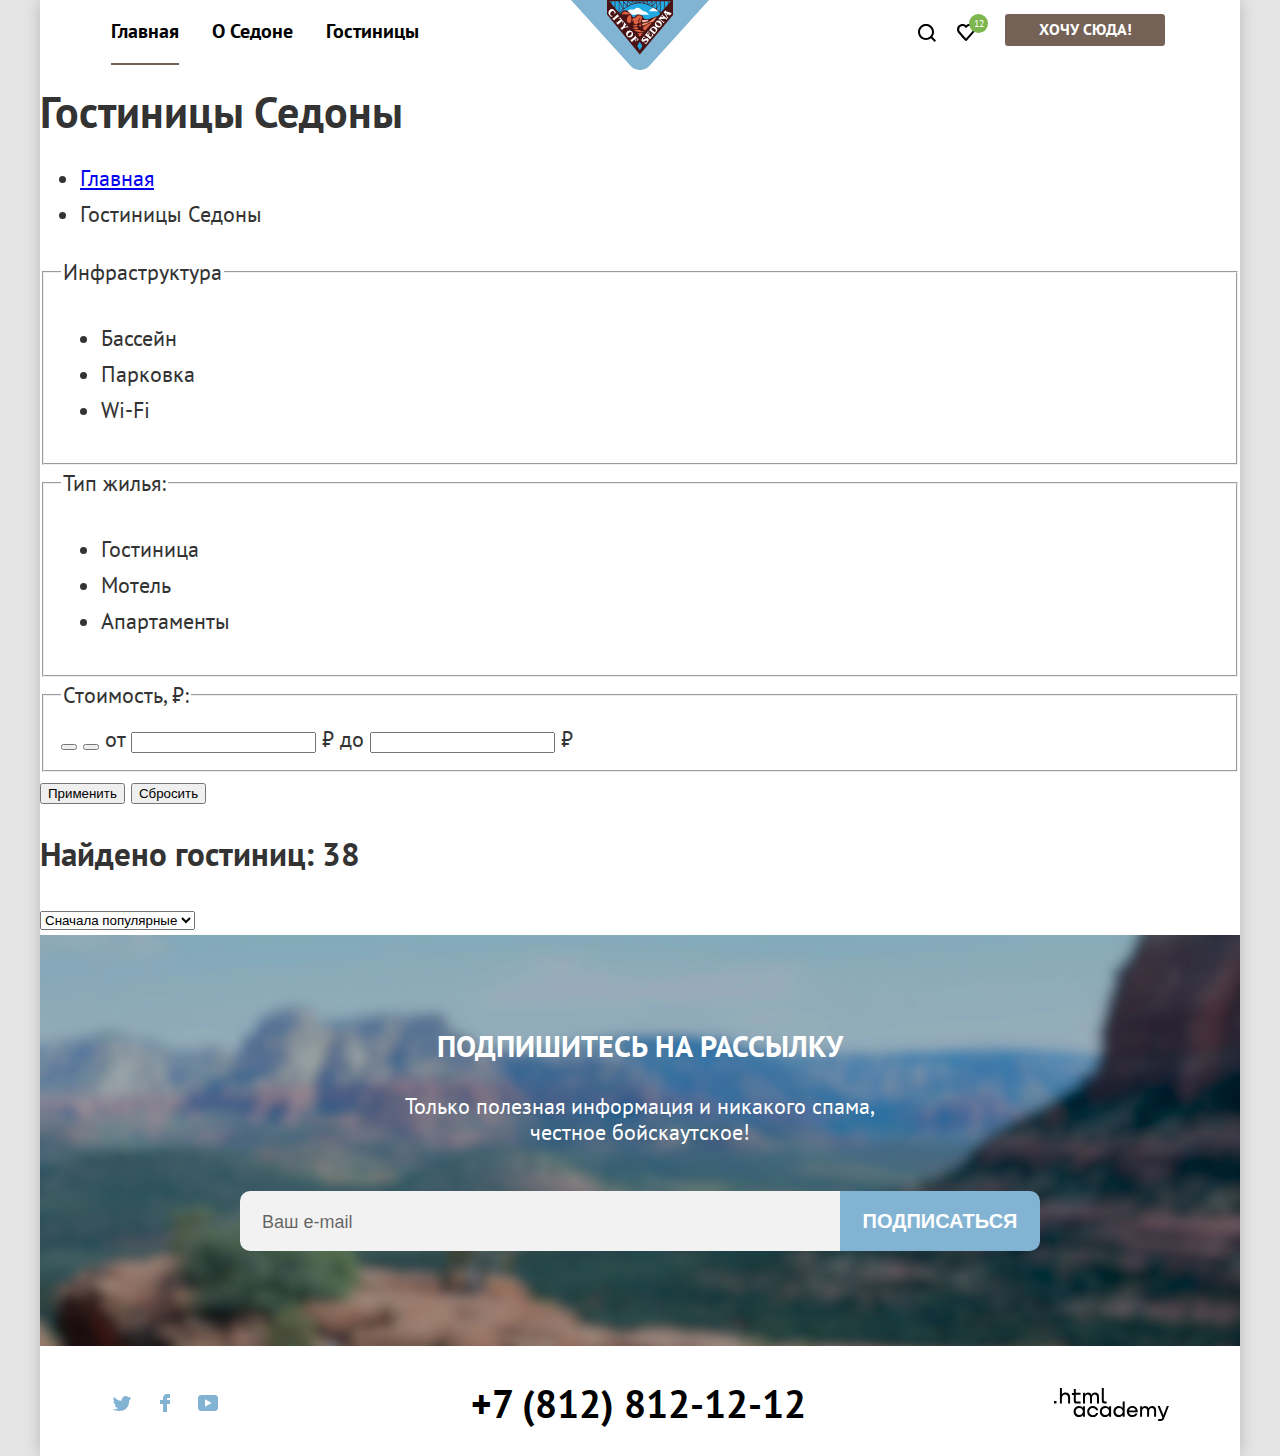
==== catalog.html @ f892e424 "index" ====
<!DOCTYPE html>
<html lang="ru">

<head>
  <meta charset="utf-8">
  <title>HTML Academy: Седона</title>
  <link href="https://fonts.googleapis.com/css2?family=PT+Sans:wght@400;700&display=swap" rel="stylesheet">

  <link rel="stylesheet" href="./css/style.css">
</head>

<body>
  <div class="main-container">
    <header class="header">
      <a class="header-logo">
        <img src="./img/sedona-logo.svg" alt="Логотип сайта Седона" class="header-logo-img" width="138" height="70">
      </a>
      <nav class="main-nav">
        <ul class="site-list">
          <li class="site-list-item site-list-item--active">
            <a href="" class="site-list-link ">Главная</a>
          </li>
          <li class="site-list-item">
            <a href="" class="site-list-link">О Седоне</a>
          </li>
          <li class="site-list-item">
            <a href="" class="site-list-link">Гостиницы</a>
          </li>
        </ul>
        <ul class="main-nav-list">
          <li class="main-nav-item">
            <a href="" class="main-nav-link search-link" aria-label="Поиск по сайту"></a>
          </li>
          <li class="main-nav-item">
            <a href="" class="main-nav-link cart-link" aria-label="Корзина">
              <span class="cart-number">12</span>
            </a>
          </li>
          <li class="main-nav-item">
            <a href="" class="main-nav-link sedona-link">Хочу сюда!</a>
          </li>
        </ul>
      </nav>
    </header>
    <main class="main-inner">
      <header class="inner-header">
        <h1 class="inner-header-title">Гостиницы Седоны</h1>
        <ul class="breadcrumbs">
          <li class="breadcrumbs-item">
            <a class="breadcrumbs-link" href="index.html">Главная</a>
          </li>
          <li class="breadcrumbs-item">
            <a class="breadcrumbs-link">Гостиницы Седоны</a>
          </li>
        </ul>
      </header>
      <section class="catalog-products">
        <h2 class="visually-hidden">Список товаров с фильтрами</h2>
        <form class="catalog-filter" action="https://echo.htmlacademy.ru/" method="get">
          <fieldset class="catalog-filter-group">
            <legend class="catalog-filter-title">Инфраструктура</legend>
            <ul class="catalog-filter-list">
              <li class="catalog-filter-item">
                <label class="control">
                  <input class="visually-hidden control-input" type="checkbox" name="swimming-pool" checked>
                  <span class="control-mark"></span>
                  <span class="control-label">Бассейн</span>
                </label>
              </li>
              <li class="catalog-filter-item">
                <label class="control">
                  <input class="visually-hidden control-input" type="checkbox" name="parking-space" checked>
                  <span class="control-mark"></span>
                  <span class="control-label">Парковка</span>
                </label>
              </li>
              <li class="catalog-filter-item">
                <label class="control">
                  <input class="visually-hidden control-input" type="checkbox" name="wi-fi">
                  <span class="control-mark"></span>
                  <span class="control-label">Wi-Fi</span>
                </label>
              </li>
            </ul>
          </fieldset>


          <fieldset class="catalog-filter-group">
            <legend class="catalog-filter-title">Тип жилья:</legend>
            <ul class="catalog-filter-list">
              <li class="catalog-filter-item">
                <label class="control">
                  <input class="visually-hidden control-input" type="radio" name="placement" value="hotel" checked>
                  <span class="control-mark"></span>
              <span class="control-label">Гостиница</span>
                </label>
              </li>
              <li class="catalog-filter-item">
                <label class="control">
                  <input class="visually-hidden control-input" type="radio" name="placement" value="motel">
                  <span class="control-mark"></span>
              <span class="control-label">Мотель</span>
                </label>
              </li>
              <li class="catalog-filter-item">
                <label class="control">
                  <input class="visually-hidden control-input" type="radio" name="placement" value="appartments">
                  <span class="control-mark"></span>
              <span class="control-label">Апартаменты</span>
                </label>
              </li>
            </ul>
          </fieldset>

          <fieldset class="catalog-filter-group">
            <legend class="catalog-filter-title">Стоимость, ₽:</legend>
            <button class="range-toggle toggle-min" type="button">
              <span class="visually-hidden">Изменить минимальную стоимость</span>
            </button>
            <button class="range-toggle toggle-max" type="button">
              <span class="visually-hidden">Изменить максимальную стоимость</span>
            </button>

            <label class="catalog-filter-label">
              от <input class="catalog-filter-input" type="number" name="min-price"> ₽
            </label>

            <label class="catalog-filter-label">
              до <input class="catalog-filter-input" type="number" name="max-price"> ₽
            </label>
          </fieldset>
          <button class="button" type="submit">Применить</button>
          <button class="button" type="submit">Сбросить</button>
        </form>
        <form class="sorting-type">
          <h2 class="number-of-hotels">Найдено гостиниц: 38</h2>
          <label class="visually-hidden" for="sorting">Сортировка</label>
          <select class="select-control" id="sorting" name="sorting">
            <option value="popular">Сначала популярные</option>
            <option value="cheap">Сначала дешёвые</option>
            <option value="expensive">Сначала дорогие</option>
          </select>
          <button class="visually-hidden" type="submit">Отсортировать</button>
        </form>
      </section>
    </main>

    <footer class="footer">
      <section class="footer-subscribe">
        <h2 class="visually-hidden">Подписка</h2>
        <div class="footer-subscribe-wrapper">
        <h3 class="subscribe-title">Подпишитесь на рассылку</h3>
        <p class="subscribe-text">
          Только полезная информация и никакого спама,<br>честное бойскаутское!
        </p>
        <form action="https://echo.htmlacademy.ru">
          <div class="subscribe-form-container">
            <div class="subscribe-input-container">
              <label for="" class="visually-hidden">
                Введите ваш e-mail
              </label>
              <input name="e-mail" type="email" id="subscribe-input" class="subscribe-input" placeholder="Ваш e-mail" required>
            </div>
            <button class="subscribe-submit" type="submit">
              Подписаться
            </button>
          </div>
        </form>
        </div>
      </section>
      <section class="network">
        <ul class="network-list">
          <li class="network-item">
            <a href="" class="network-link twitter-link" aria-label="Ссылка twitter">
              <svg width="18" height="15" viewBox="0 0 18 15" fill="none" xmlns="http://www.w3.org/2000/svg">
                <path d="M11.6 0.200056C13.4 -0.299944 14.8 0.500056 15.4 1.40006C16.1 1.20006 16.8 0.900056 17.5 0.700056C17.5 1.60006 16.9 2.20006 16.6 2.50006C17.3 2.60006 18 1.90006 18 1.90006C17.8 2.90006 16.9 3.70006 16.3 3.90006C16.1 10.7001 13 15.1001 5.7 15.0001C5.1 15.0001 5.8 15.0001 5.2 15.0001C4.8 15.0001 0.8 14.5001 0 13.1001C2.4 13.3001 4.1 12.7001 5 11.9001C4 11.6001 2.1 11.5001 1.8 9.00006C2.2 9.10006 2.4 9.20006 3.1 9.10006C1.8 8.30006 0.4 7.50006 0.5 5.30006C0.8 5.60006 1.6 5.80006 1.9 5.80006C1.1 5.60006 -0.2 2.50006 0.9 0.900056C2.8 2.80006 4.9 4.50006 8.5 4.70006C8.7 2.30006 9.7 0.800056 11.6 0.200056Z"/>
                </svg>

            </a>
          </li>
          <li class="network-item">
            <a href="" class="network-link facebook-link" aria-label="Ссылка facebook">
              <svg width="10" height="18" viewBox="0 0 10 18" fill="none" xmlns="http://www.w3.org/2000/svg">
              <path d="M7 0C4.8 0 3 1.8 3 4V6H0V10H3V18H7V10H10V6H7V4H10V0H7Z"/>
              </svg>
            </a>
          </li>
          <li class="network-item">
            <a href="" class="network-link youtube-link" aria-label="Ссылка youtube">
              <svg width="20" height="16" viewBox="0 0 20 16" fill="none" xmlns="http://www.w3.org/2000/svg">
                <g clip-path="url(#clip0_3:193)">
                <path d="M17 0H2.9C1.2 0 0 1.5 0 3.2V12.7C0 14.5 1.2 16 2.9 16H17.2C18.7 16 20.1 14.5 20.1 12.8V3.2C19.9 1.5 18.7 0 17 0ZM7 11.8V4.2L13.7 8L7 11.8Z"/>
                </g>
                <defs>
                <clipPath id="clip0_3:193">
                <rect width="20" height="16" fill="white"/>
                </clipPath>
                </defs>
                </svg>
            </a>
          </li>
        </ul>

        <a href="tel:+78128121212" class="number-link">+7 (812) 812-12-12
        </a>

        <img src="./img/logo_htmlacademy.svg" alt="Ссылка html академии" class="logo-html-link" width="115" height="34">



      </section>


    </footer>
  </div>
</body>

</html>
---- css/style.css ----
body{
  background: #e5e5e5;
  font-family: "PT Sans", "Arial", sans-serif;
  font-weight: 400;
  font-size: 22px;
  line-height: 36px;
  color: #333333;
  padding: 0;
  margin: 0;
}

.visually-hidden{
  display: none;
}

:root{
  --white: #ffffff;
  --black: #000000;
  --dark: #333333;
  --gray: #e5e5e5;
  --light-gray: #f2f2f2;
  --brown: #756257;
  --dark-brown: #615048;
  --green: #7DB54F;
  --dark-green: #6C9E42;
  --blue: #83B3D3;
  --dark-blue: #68A2CA;
  --cold-light: hsl(204 48% 67% / 0.12);
  --cold-dark: hsl(204 48% 67% / 0.2);
  --coral: #FF5757;
  --orange : #FD922E;
  --lucky-green: #7DB550;
  --grey-dark: #e6e6e6;
}

.main-container{
  width: 1200px;
  margin: 0 auto;
  background: #ffffff;
  box-shadow: 0 0 15px rgba(0, 0, 0, 0.2);
}

.header{
  position: relative;
}

.header-logo{
  position: absolute;
  top: 0;
  left: 531px;
}

.main-nav{
  width: 1058px;
  margin: 0 auto;
  grid-template-columns: 443px 436px;
  display: grid;
  grid-column-gap: 175px;
}

.site-list{
  padding: 0;
  margin: 0;
  list-style: none;
  display: flex;
  flex-wrap: wrap;
}

.site-list-item{
  margin-right: 33px;
  padding-top: 12px;
  padding-bottom: 15px;
}

.site-list-item--active{
  border-bottom: 2px solid #756257;
}

.site-list-link{
  font-weight: 700;
  font-size: 20px;
  line-height: 26px;
  color: #000000;
  text-decoration: none;
}

.main-nav-list{
  padding: 0;
  margin: 0;
  list-style: none;
  display: flex;
  flex-wrap: wrap;
  justify-content: flex-end;
}

.main-nav-item{
  margin-top: 9px;
  margin-left: 17px;
  margin-bottom: 10px;
}

.search-link{
  display: block;
  width: 22px;
  height: 18px;
  background: url("../img/search.svg") no-repeat 0 0;
  margin-top: 15px;
}

.cart-link{
  display: block;
  width: 31px;
  height: 27px;
  position: relative;
  margin-top: 5px;
}

.cart-link::before{
  content: "";
  position: absolute;
  width: 18px;
  height: 17px;
  bottom: 0;
  left: 0;
  background: url("../img/like.svg") no-repeat 0 0;
}

.cart-number{
  font-size: 10px;
  display: block;
  position: absolute;
  text-decoration: none;
  color: #ffffff;
  background: #7DB54F;
  height: 19px;
  min-width: 19px;
  text-align: center;
  right: 0;
  top: 0;
  border-radius: 50%;
  line-height: 19px;
}

.sedona-link{
  display: inline-block;
  background: #756257;
  min-width: 160px;
  box-sizing: border-box;
  line-height: 21px;
  padding: 5px 10px 6px;
  text-decoration: none;
  border-radius: 3px;
  font-weight: 700;
  font-size: 16px;
  color: #ffffff;
  text-align: center;
  text-transform: uppercase;
}

.welcome{
  min-height: 485px;
  background: #000000 url("../img/sedona-background.jpeg") no-repeat top center;
  padding-top: 51px;
  box-sizing: border-box;
  position: relative;
  margin-bottom: 61px;
}

.welcome::after{
  content: "";
  display: block;
  width: 100%;
  height: 57px;
  position: absolute;
  left: 0;
  bottom: 0;
  background: url("../img/divider.svg") no-repeat center bottom;
}

.welcome-img{
  margin: 0 auto;
  display: block;
  width: 458px;
}



.description-title{
  text-transform: uppercase;
  margin: 0 auto 33px;
  padding: 0;
  display: block;
  width: 702px;
  font-size: 30px;
  text-align: center;
  font-weight: 700;
}

.description-text {
  padding: 0;
  margin: 0 auto 80px;
  width: 720px;
  text-align: center;
}

.advantages-list{
  padding: 0;
  margin: 0;
  list-style: none;
  display: flex;
  flex-wrap: wrap;
  width: 100%;
}

.advantages-item{
  text-align: center;
  width: 33.3%;
}

.advantages-item--special{
  width: 100%;
}

.advantages-item--special .advantages-container::after{
  content: "";
  width: 800px;
  min-height: 384px;
  background: url("../img/photo-cafe.jpeg") no-repeat top left;
  background-size: cover;
  display: block;
}

.advantages-item--second .advantages-container::after{
  background-image: url("../img/photo-canion.jpeg");
  order: 1;

}

.advantages-item--second .advantages-wrapper{
  order: 2;

}

.advantages-wrapper{
  padding: 99px 0 108px 0;

}

.advantages-item--special .advantages-wrapper{
  background:#83B3D3 ;
  width: 400px;
  padding: 99px 0 87px 0;
}

.advantages-item--special .advantages-container{
  display: flex;
  align-items: stretch;
}

.advantages-title{
  font-size: 24px;
  font-weight: 700px;
  line-height: 28px;
  color: var(--black);
  text-transform: uppercase;
  padding: 0;
  margin: 0 auto 26px;
  width: 172px;
}

.advantages-item--special .advantages-title{
  color: white;
}

.advantages-number{
  font-size: 18px;
  line-height: 21px;
  color: var(--dark);
  margin-bottom: 31px;
}

.advantages-item--special .advantages-number{
  color: white;
}

.advantages-text{
  font-size: 18px;
  font-weight: 400;
  line-height: 21px;
  color: var(--dark);
  padding: 0;
  margin: 0 auto;
  width: 216px;
}

.advantages-item--special .advantages-text{
  color: white;
}


.recomendations{
  display: flex;
  justify-content: flex-start;
  width: 100%;
  margin: 0;
  padding: 0;
  list-style: none;
  flex-wrap: wrap;
}

.recomendations-item{
  display: block;
  width: 400px;
  position: relative;
  padding: 185px 0 88px 0;
  margin: 0;
}

.recomendations-item::before{
  content: "";
  display: block;
  width: 75px;
  height: 72px;
  position: absolute;
  left: 50%;
  top: 89px;
  transform: translateX(-50%);
  background: red;
}

.appartments-item::before{
  background: url("../img/group-house.svg");
}

.eat-item::before{
  background: url("../img/icon-burger.svg");
  width: 74px;
  height: 70px;
}

.souvenirs-item::before{
  background: url("../img/icon-surprise.svg");
  width: 64px;
  height: 76px;
}

.recomendations-title{
  padding: 0;
  margin: 0 0 18px 0;
  display: block;
  font-weight: 700;
  font-size: 24px;
  line-height: 28px;
  text-transform: uppercase;
  width: 401px;;
  text-align: center;
}

.recomendations-text{
  padding: 0;
  margin: 0 auto;
  display: block;
  font-weight: 400;
  font-size: 18px;
  line-height: 21px;
  color: #333333;
  width: 227px;
}

.appartments-item .recomendations-text{
  width: 175px;
}

.appartments-item{
  width: 400px;
  background-color: var(--cold-light);
  color: var(--black);
}

.eat-item .recomendations-text{
  width: 248px;
}

.eat-item{
  width: 400px;
  background-color: var(--white);
  color: var(--black);
}

.souvenirs-item .recomendations-text{
  width: 279px;
}

.souvenirs-item{
  width: 400px;
  background-color: var(--cold-light);
  color: var(--black);
}

.square-item{
  background-color: var(--cold-light);
  color: var(--black);
}

.square-item .advantages-text{
  width: 270px;
  color: var(--dark);
}

.road-item{
  background-color: var(--cold-dark);
  color: var(--black);
}

.road-item .advantages-text{
  width: 283px;
  color: var(--dark);
}

.tourists-item{
  background-color: var(--cold-light);
  color: var(--black);
}

.tourists-item .advantages-text{
  color: var(--dark);
}

.hotel-search{
  padding: 90px 0 91px;
}

.hotel-search-wrapper{
  width: 626px;
  margin: 0 auto;
  text-align: center;
}

.hotel-search-title{
  padding: 0;
  margin: 0 0 30px;
  font-weight: 700;
  font-size: 30px;
  line-height: 36px;
  text-transform: uppercase;
  color: var(--black);
}

.hotel-search-text{
  padding: 0;
  margin: 0 0 61px;
  font-size: 22px;
  line-height: 26px;
  color: var(--dark);
}

.hotel-search-link{
  display: inline-block;
  padding: 10px 15px 12px;
  margin: 0 auto;
  min-width: 575px;
  color:white;
  background: var(--brown);
  text-transform: uppercase;
  border-radius: 10px;
  text-decoration: none;
  box-sizing: border-box;
  font-weight: 700;
  font-size: 20px;
}

.footer-subscribe{
  padding: 68px 0 90px;
  min-height: 411px;
  background: #ffffff url("../img/background-transparent.jpeg") no-repeat top center;
  padding-top: 93px;
  box-sizing: border-box;
  position: relative;
}

.footer-subscribe-wrapper{
  margin: 0 auto;
  text-align: center;
}

.subscribe-title{
  padding: 0;
  margin: 0 0 29px;
  font-weight: 700;
  font-size: 30px;
  line-height: 36px;
  text-transform: uppercase;
  color: var(--white);
}

.subscribe-text{
  padding: 0;
  margin: 0 0 46px;
  font-size: 22px;
  line-height: 26px;
  font-weight: 400;
  color: var(--white);
}

.subscribe-input{
  width: 600px;
  height: 60px;
  background: var(--light-gray);
  color: var(--black);
  display: block;
  border: none;
  border-bottom-left-radius: 10px;
  border-top-left-radius: 10px;
  padding-left: 22px;
  box-sizing: border-box;
  font-size: 18px;
  line-height: 26px;
  padding-top: 4px;
  font-weight: 400;
}

.subscribe-input::placeholder {
  color: rgba(0, 0, 0, 0.6);
}

.subscribe-input:hover{
  background: var(--grey-dark);
}

.subscribe-input:focus{
  background: #E6E6E6;
  border: 3px solid #83B3D3;
  outline: none;
}

.subscribe-input:valid{
  background: var(--white);
  border: 3px solid #000000;
}

.subscribe-input::spelling-error{
  background: var(--white);
  border: 3px solid var(--coral);
}

.subscribe-submit{
  min-width: 200px;
  height: 60px;
  background: var(--blue);
  color: var(--white);
  border-bottom-right-radius: 10px;
  border-top-right-radius: 10px;
  border: none;
  text-transform: uppercase;
  font-size: 20px;
  font-weight: 700;
  line-height: 26px;
  cursor: pointer;
}

.subscribe-submit:hover{
  background: var(--dark-blue);
  box-shadow: 0px 4px 4px rgba(0, 0, 0, 0.25);
}

.subscribe-submit:focus{
  background: var(--dark-blue);
  border: 3px solid #756257;
  outline: none;
}

.subscribe-form-container{
  display: flex;
  width: 100%;
  justify-content: center;
}

.network{
  width: 1076px;
  margin: 0 auto;
  display: flex;
  justify-content: space-between;
}

.network-list{
  padding: 0;
  margin: 37px 0 0;
  list-style: none;
  display: flex;
  flex-wrap: wrap;
}

.network-item{
  margin-right: 3px;
}

.network-link{
  display: flex;
  width: 40px;
  height: 40px;
  border: 3px solid transparent;
  box-sizing: border-box;
  border-radius: 10px;
  align-items: center;
  justify-content: center;
}

.network-link:focus{
  border: 3px solid #83B3D3;
}

.twitter-link svg{
  display: block;
  width: 18px;
  height: 15px;

  /*background: url("../img/twitter.svg") no-repeat 0 0;*/
}

.facebook-link svg{
  display: block;
  width: 10px;
  height: 18px;
  /*background: url("../img/facebook.svg") no-repeat 0 0;*/
}

.youtube-link svg{
  display: block;
  width: 20px;
  height: 16px;
  /*background: url("../img/youtube.svg") no-repeat 0 0;*/
}

.network-link svg{
  fill:#83B3D3;
}

.network-link:hover svg{
  fill: var(--dark-blue) ;
}

.number-link{
  display: flex;
  color: var(--black);
  min-width: 361px;
  height: 70px;
  margin: 20px;
  padding: 15px;
  text-decoration: none;
  text-align: center;
  font-weight: 700;
  line-height: 45px;
  font-size: 39px;
  margin-bottom: 20px;
  border: 3px solid transparent;
  box-sizing: border-box;
  border-radius: 10px;
  border: none;
}

.number-link:hover{
  color: var(--brown);
}

.number-link:focus{
  color: var(--brown);
  border: 3px solid #83B3D3;
}

.logo-html-link{
  display: block;
  padding: 0;
  margin: 42px 0px 19px 0px;
  list-style: none;
  flex-wrap: wrap;
  min-width: 133px;
  border: 3px solid transparent;
  box-sizing: border-box;
  border-radius: 10px;
  border: none;
}

.logo-html-link:focus{
  border: 3px solid #83B3D3;
}
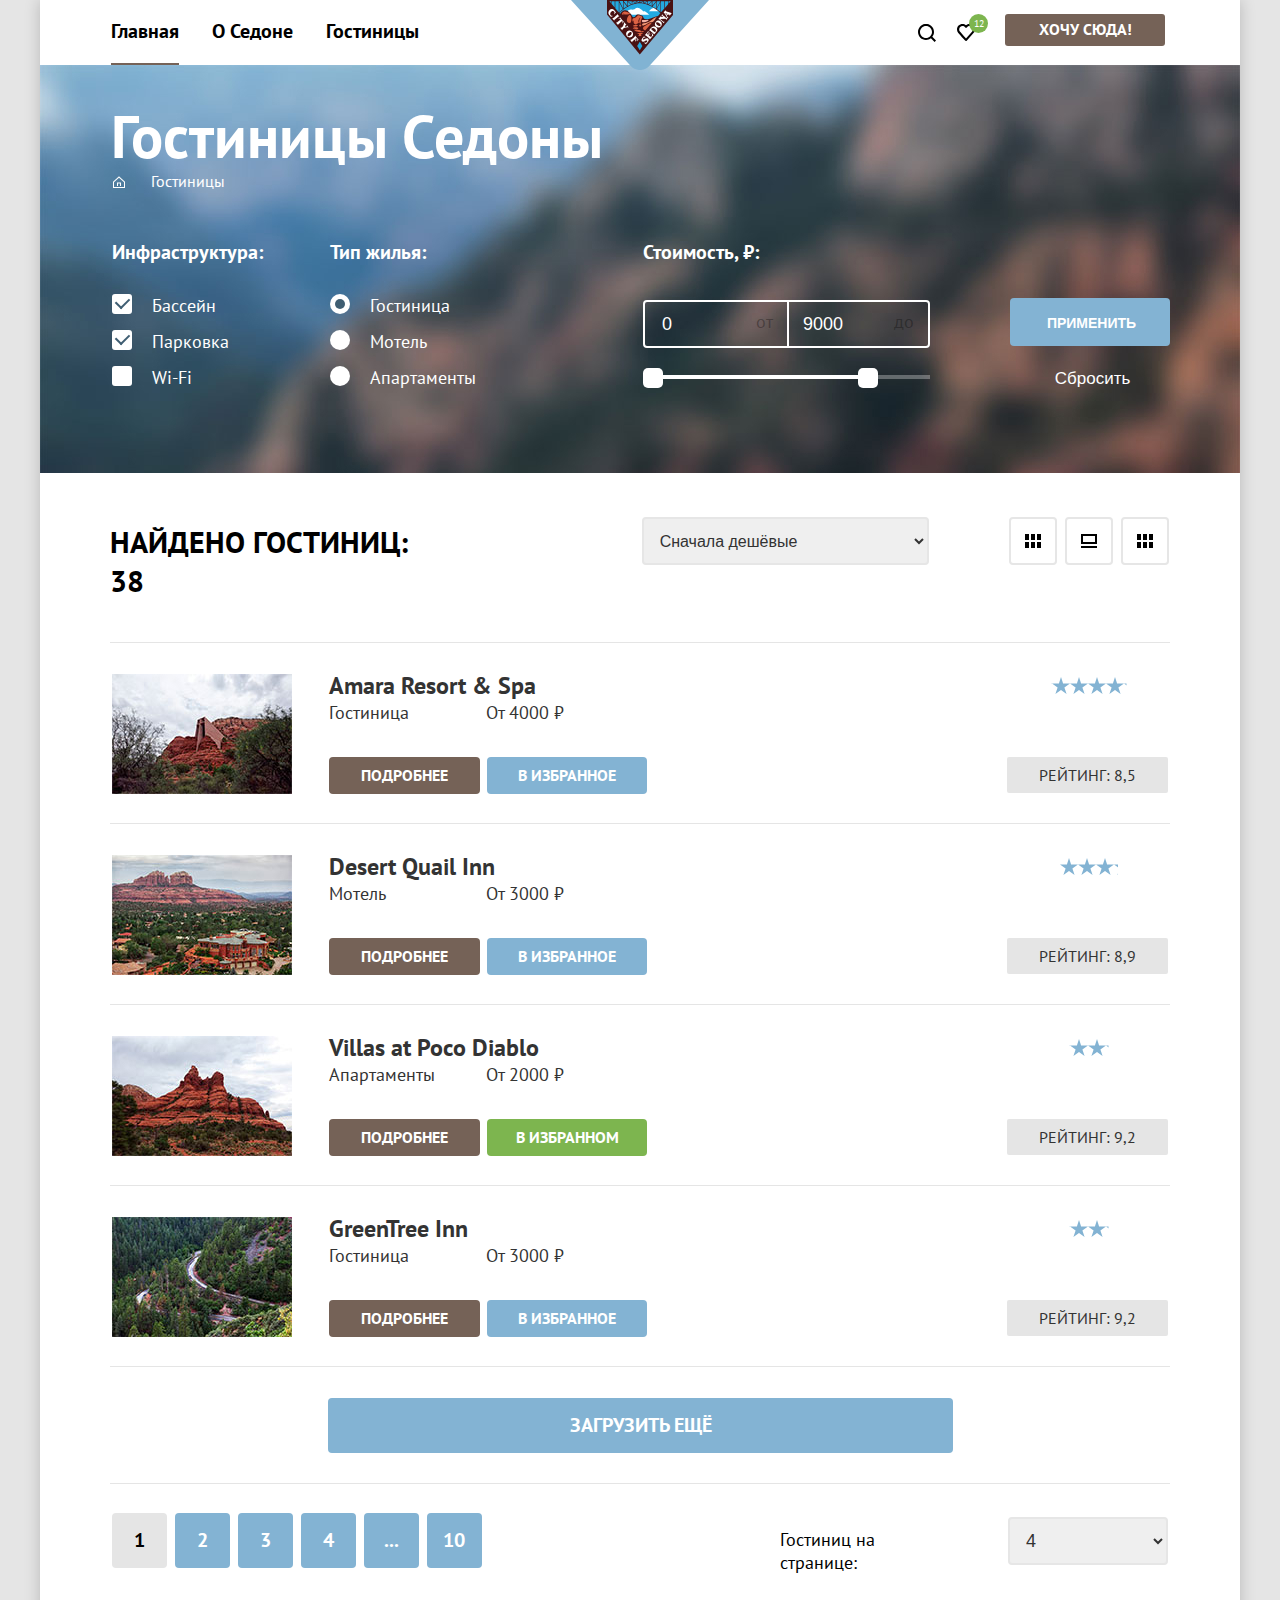
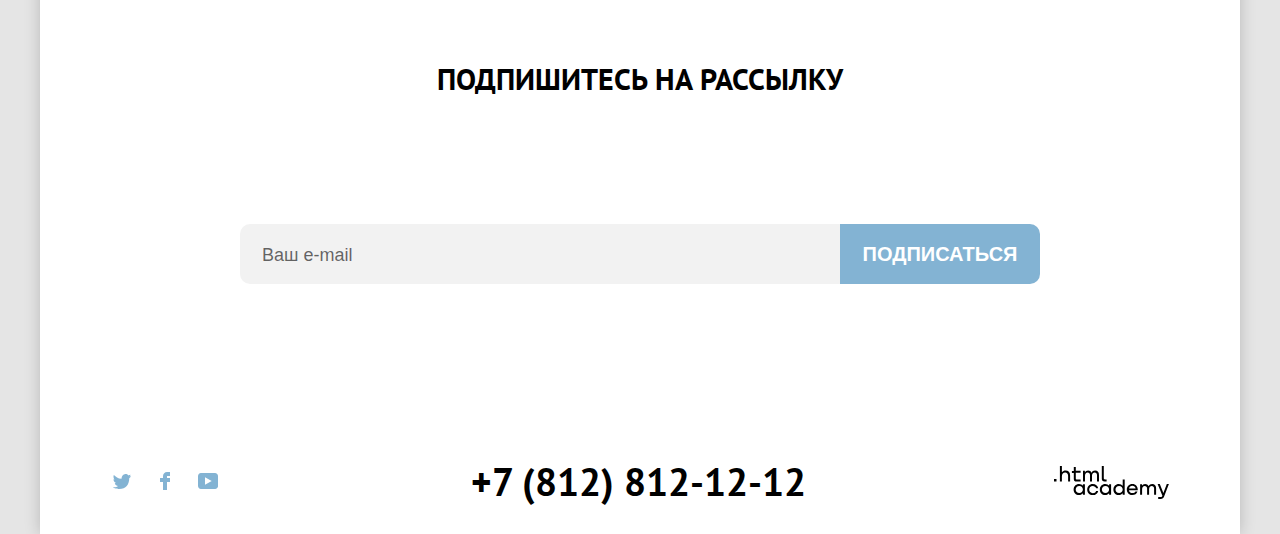
==== commit 2d4b5561: "catalog" ====
--- a/catalog.html
+++ b/catalog.html
@@ -9,7 +9,7 @@
   <link rel="stylesheet" href="./css/style.css">
 </head>
 
-<body>
+<body class="inner-page">
   <div class="main-container">
     <header class="header">
       <a class="header-logo">
@@ -43,106 +43,227 @@
       </nav>
     </header>
     <main class="main-inner">
-      <header class="inner-header">
+      <section class="catalog-products">
         <h1 class="inner-header-title">Гостиницы Седоны</h1>
         <ul class="breadcrumbs">
           <li class="breadcrumbs-item">
-            <a class="breadcrumbs-link" href="index.html">Главная</a>
+            <a class="breadcrumbs-link-home" href="index.html" aria-label="Главная"></a>
           </li>
           <li class="breadcrumbs-item">
-            <a class="breadcrumbs-link">Гостиницы Седоны</a>
-          </li>
-        </ul>
-      </header>
-      <section class="catalog-products">
+            <a class="breadcrumbs-link">Гостиницы</a>
+          </li>
+        </ul>
         <h2 class="visually-hidden">Список товаров с фильтрами</h2>
         <form class="catalog-filter" action="https://echo.htmlacademy.ru/" method="get">
+          <div class="catalog-filter-container">
           <fieldset class="catalog-filter-group">
-            <legend class="catalog-filter-title">Инфраструктура</legend>
+            <legend class="catalog-filter-title">Инфраструктура:</legend>
             <ul class="catalog-filter-list">
-              <li class="catalog-filter-item">
-                <label class="control">
-                  <input class="visually-hidden control-input" type="checkbox" name="swimming-pool" checked>
-                  <span class="control-mark"></span>
-                  <span class="control-label">Бассейн</span>
-                </label>
-              </li>
-              <li class="catalog-filter-item">
-                <label class="control">
-                  <input class="visually-hidden control-input" type="checkbox" name="parking-space" checked>
-                  <span class="control-mark"></span>
-                  <span class="control-label">Парковка</span>
-                </label>
-              </li>
-              <li class="catalog-filter-item">
-                <label class="control">
-                  <input class="visually-hidden control-input" type="checkbox" name="wi-fi">
-                  <span class="control-mark"></span>
-                  <span class="control-label">Wi-Fi</span>
-                </label>
+              <li class="catalog-filter-item checkbox">
+                <input class="visually-hidden checkbox-input" type="checkbox" name="swimming-pool" id="swimming-pool" checked>
+                <label class="checkbox-label" for="swimming-pool">Бассейн</label>
+              </li>
+              <li class="catalog-filter-item checkbox">
+                <input class="visually-hidden checkbox-input" type="checkbox" name="parking-space" id="parking-space" checked>
+                <label class="checkbox-label" for="parking-space">Парковка</label>
+              </li>
+              <li class="catalog-filter-item checkbox">
+                <input class="visually-hidden checkbox-input" type="checkbox" name="wi-fi" id="wi-fi">
+                <label class="checkbox-label" for="wi-fi">Wi-Fi</label>
               </li>
             </ul>
           </fieldset>
-
-
           <fieldset class="catalog-filter-group">
             <legend class="catalog-filter-title">Тип жилья:</legend>
             <ul class="catalog-filter-list">
-              <li class="catalog-filter-item">
-                <label class="control">
-                  <input class="visually-hidden control-input" type="radio" name="placement" value="hotel" checked>
-                  <span class="control-mark"></span>
-              <span class="control-label">Гостиница</span>
-                </label>
-              </li>
-              <li class="catalog-filter-item">
-                <label class="control">
-                  <input class="visually-hidden control-input" type="radio" name="placement" value="motel">
-                  <span class="control-mark"></span>
-              <span class="control-label">Мотель</span>
-                </label>
-              </li>
-              <li class="catalog-filter-item">
-                <label class="control">
-                  <input class="visually-hidden control-input" type="radio" name="placement" value="appartments">
-                  <span class="control-mark"></span>
-              <span class="control-label">Апартаменты</span>
-                </label>
+              <li class="catalog-filter-item radio">
+                <input class="visually-hidden radio-input" type="radio" name="placement" value="hotel" id="hotel" checked>
+                <label class="radio-label" for="hotel">Гостиница</label>
+              </li>
+              <li class="catalog-filter-item radio">
+                <input class="visually-hidden radio-input" type="radio" name="placement" value="motel" id="motel">
+                <label class="radio-label" for="motel">Мотель</label>
+              </li>
+              <li class="catalog-filter-item radio">
+                <input class="visually-hidden radio-input" type="radio" name="placement" value="appartments" id="appartments">
+                <label class="radio-label" for="appartments">Апартаменты</label>
               </li>
             </ul>
           </fieldset>
 
-          <fieldset class="catalog-filter-group">
+          <fieldset class="catalog-filter-group-cost">
             <legend class="catalog-filter-title">Стоимость, ₽:</legend>
-            <button class="range-toggle toggle-min" type="button">
-              <span class="visually-hidden">Изменить минимальную стоимость</span>
-            </button>
-            <button class="range-toggle toggle-max" type="button">
-              <span class="visually-hidden">Изменить максимальную стоимость</span>
-            </button>
-
-            <label class="catalog-filter-label">
-              от <input class="catalog-filter-input" type="number" name="min-price"> ₽
-            </label>
-
-            <label class="catalog-filter-label">
-              до <input class="catalog-filter-input" type="number" name="max-price"> ₽
-            </label>
+            <div class="min-max-container">
+            <div class="min-max-group">
+              <input class="min-max-input" type="text" name="min-price" value="0" id="min-price">
+              <label for="min-price" class="min-max-label">от</label>
+            </div>
+            <div class="min-max-group">
+              <input class="min-max-input-max" type="text" name="max-price" value="9000" id="max-price">
+              <label for="max-price" class="min-max-label">до</label>
+            </div>
+            </div>
+            <div class="range-container">
+              <div class="range-scale"></div>
+              <div class="range"></div>
+              <a href="" class="range-handle range-handle--min" aria-label="Изменить минимальную стоимость"></a>
+              <a href="" class="range-handle range-handle--max"  aria-label="Изменить максимальную стоимость"></a>
+            </div>
           </fieldset>
-          <button class="button" type="submit">Применить</button>
-          <button class="button" type="submit">Сбросить</button>
+          <fieldset class="catalog-filter-submit-reset">
+          <button class="button-filter-submit" type="submit">Применить</button>
+          <button class="button-filter-reset" type="reset">Сбросить</button>
+          </fieldset>
+        </div>
         </form>
+      </section>
+      <section class="sorting">
+        <h2 class="sorting-title">Найдено гостиниц: 38</h2>
         <form class="sorting-type">
-          <h2 class="number-of-hotels">Найдено гостиниц: 38</h2>
           <label class="visually-hidden" for="sorting">Сортировка</label>
           <select class="select-control" id="sorting" name="sorting">
-            <option value="popular">Сначала популярные</option>
-            <option value="cheap">Сначала дешёвые</option>
+            <option value="popular">Сначала дешёвые</option>
+            <option value="cheap">Сначала популярные</option>
             <option value="expensive">Сначала дорогие</option>
           </select>
-          <button class="visually-hidden" type="submit">Отсортировать</button>
         </form>
-      </section>
+        <ul class="sorting-list">
+          <li class="sorting-item">
+            <a href="" class="sorting-link sorting-link--table" aria-label="Показать в виде таблицы"></a>
+          </li>
+          <li class="sorting-item">
+            <a href="" class="sorting-link sorting-link--full" aria-label="Развернуть на весь экран"></a>
+          </li>
+          <li class="sorting-item">
+            <a href="" class="sorting-link sorting-link--list" aria-label="Показать в виде списка"></a>
+          </li>
+        </ul>
+      </section>
+      <section class="hotels">
+        <h2 class="visually-hidden">Список гостиниц</h2>
+        <ul class="hotels-list">
+          <li class="hotels-item">
+            <a href="" class="hotel-img-link">
+              <img class="hotel-img" src="./img/hotel-amara.jpeg" alt="Amara Resort & Spa" width="180" height="120" >
+            </a>
+            <div class="hotel-container">
+              <h3 class="hotel-name">Amara Resort & Spa</h3>
+              <div class="hotel-type-container">
+                <div class="hotel-type">Гостиница</div>
+                <div class="hotel-price">От 4000 ₽</div>
+              </div>
+              <div class="hotel-links-container">
+                <a href="" class="hotel-link hotel-card-link">Подробнее</a>
+                <a href="" class="hotel-liked hotel-card-link">В избранное</a>
+              </div>
+            </div>
+            <div class="hotel-rate-container">
+              <div class="hotel-level-stars hotel-level-stars--4"></div>
+              <div class="hotel-rating">Рейтинг: 8,5</div>
+            </div>
+          </li>
+          <li class="hotels-item">
+            <a href="" class="hotel-img-link">
+              <img class="hotel-img" src="./img/hotel-desert.jpeg" alt="Desert Quail Inn" width="180" height="120">
+            </a>
+            <div class="hotel-container">
+              <h3 class="hotel-name">Desert Quail Inn</h3>
+              <div class="hotel-type-container">
+                <div class="hotel-type">Мотель</div>
+                <div class="hotel-price">От 3000 ₽</div>
+              </div>
+              <div class="hotel-links-container">
+                <a href="" class="hotel-link hotel-card-link">Подробнее</a>
+                <a href="" class="hotel-liked hotel-card-link">В избранное</a>
+              </div>
+            <div class="hotel-rate-container">
+              <div class="hotel-level-stars hotel-level-stars--3"></div>
+              <div class="hotel-rating">Рейтинг: 8,9</div>
+            </div>
+          </li>
+          <li class="hotels-item">
+            <a href="" class="hotel-img-link">
+              <img class="hotel-img" src="./img/hotel-villas.jpeg" alt="Villas at Poco Diablo">
+            </a>
+            <div class="hotel-container">
+              <h3 class="hotel-name">Villas at Poco Diablo</h3>
+              <div class="hotel-type-container">
+                <div class="hotel-type">Апартаменты</div>
+                <div class="hotel-price">От 2000 ₽</div>
+              </div>
+              <div class="hotel-links-container">
+                <a href="" class="hotel-link hotel-card-link">Подробнее</a>
+                <a href="" class="hotel-liked hotel-liked--liked hotel-card-link">В избранном</a>
+              </div>
+            </div>
+            <div class="hotel-rate-container">
+              <div class="hotel-level-stars hotel-level-stars--2"></div>
+              <div class="hotel-rating">Рейтинг: 9,2</div>
+            </div>
+          </li>
+          <li class="hotels-item">
+            <a href="" class="hotel-img-link">
+              <img class="hotel-img" src="./img/hotel-green.jpeg" alt="GreenTree Inn">
+            </a>
+            <div class="hotel-container">
+              <h3 class="hotel-name"></h3>
+              <div class="hotel-container">
+                <h3 class="hotel-name">GreenTree Inn</h3>
+                <div class="hotel-type-container">
+                  <div class="hotel-type">Гостиница</div>
+                  <div class="hotel-price">От 3000 ₽</div>
+                </div>
+              <div class="hotel-links-container">
+                <a href="" class="hotel-link hotel-card-link">Подробнее</a>
+                <a href="" class="hotel-liked hotel-card-link">В избранное</a>
+              </div>
+            <div class="hotel-rate-container">
+              <div class="hotel-level-stars hotel-level-stars--2"></div>
+              <div class="hotel-rating">Рейтинг: 9,2</div>
+            </div>
+          </li>
+        </ul>
+        <div class="hotel-loading">
+          <a href="" class="hotel-loading-link">Загрузить ещё</a>
+        </div>
+      </section>
+
+      <section class="pagination-sorting-page">
+        <div class="pagination-container">
+        <ul class="pagination">
+        <li class="pagination-item">
+          <a class="pagination-link pagination-current">1</a>
+        </li>
+        <li class="pagination-item">
+          <a class="pagination-link" href="#">2</a>
+        </li>
+        <li class="pagination-item">
+          <a class="pagination-link" href="#">3</a>
+        </li>
+        <li class="pagination-item">
+          <a class="pagination-link" href="#">4</a>
+        </li>
+        <li class="pagination-item">
+          <a class="pagination-link" href="#">...</a>
+        </li>
+        <li class="pagination-item">
+          <a class="pagination-link pagination-ten" href="#">10</a>
+        </li>
+        </ul>
+        </div>
+      <div class="sorting-page">
+      <h2 class="sorting-page-title">Гостиниц на странице:</h2>
+        <form class="sorting-page-type">
+          <label class="visually-hidden" for="sorting-page">Сортировка страниц</label>
+          <select class="select-page-control" id="sorting-page" name="sorting-page">
+            <option value="four-page">4</option>
+            <option value="two-page">2</option>
+            <option value="one-page">1</option>
+          </select>
+        </form>
+      </div>
+      </section>
+
     </main>
 
     <footer class="footer">
--- a/css/style.css
+++ b/css/style.css
@@ -7,6 +7,10 @@
   color: #333333;
   padding: 0;
   margin: 0;
+}
+
+a {
+  text-decoration: none;
 }
 
 .visually-hidden{
@@ -31,6 +35,7 @@
   --orange : #FD922E;
   --lucky-green: #7DB550;
   --grey-dark: #e6e6e6;
+  --grey-blue: #3F5E72;
 }
 
 .main-container{
@@ -478,6 +483,12 @@
   position: relative;
 }
 
+.inner-page .footer-subscribe{
+  background: var(--white);
+  padding-top: 87px;
+  margin-bottom: 39px;
+}
+
 .footer-subscribe-wrapper{
   margin: 0 auto;
   text-align: center;
@@ -491,6 +502,10 @@
   line-height: 36px;
   text-transform: uppercase;
   color: var(--white);
+}
+
+.inner-page .subscribe-title{
+  color: var(--black);
 }
 
 .subscribe-text{
@@ -684,3 +699,684 @@
   border: 3px solid #83B3D3;
 }
 
+.catalog-products{
+  background: var(--black) url("../img/catalog-background.jpeg") no-repeat top left;
+  padding: 39px 0 0 0;
+  margin: 0;
+}
+
+.inner-header-title{
+  margin: 0;
+  padding: 0 0 0 71px;
+  color: var(--white);
+  font-size: 60px;
+  line-height: 64px;
+  font-weight: 700;
+}
+
+.breadcrumbs{
+  display: flex;
+  padding: 0;
+  margin: 0;
+  list-style: none;
+  padding: 0 0 0 65px;
+}
+
+.breadcrumbs-link-home{
+  width: 28px;
+  height: 27px;
+  display: flex;
+  justify-content: center;
+  align-items: center;
+  border: 3px solid transparent;
+  box-sizing: border-box;
+  border-radius: 4px;
+}
+
+.breadcrumbs-link-home::after{
+  content: "";
+  width: 12px;
+  height: 12px;
+  background: url("../img/bread-crumbs-home.svg") no-repeat top left;
+  background-size: cover;
+  display: block;
+}
+
+.breadcrumbs-link-home:focus{
+  border-color: var(--blue);
+  outline: none;
+}
+
+.breadcrumbs-link{
+  display: block;
+  font-weight: 400;
+  font-size: 16px;
+  line-height: 27px;
+  color: var(--white);
+  padding-left: 18px;
+  margin-bottom: 44px;
+}
+
+.breadcrumbs-link::before{
+  background: url("../img/nav-link-export.svg") no-repeat top left;
+}
+
+
+.catalog-filter-container{
+  display: flex;
+  flex-wrap: wrap;
+  padding-left: 72px;
+}
+
+.catalog-filter-group{
+  padding: 0;
+  margin: 0;
+  border: none;
+  padding-right: 67px;
+}
+
+.catalog-filter-title{
+  padding: 0;
+  margin: 0;
+  font-size: 20px;
+  line-height: 26px;
+  font-weight: 700;
+  color: var(--white);
+}
+
+.catalog-filter-list{
+  padding: 29px 0 0 0;
+  margin: 0;
+  list-style: none;
+}
+
+.catalog-filter-group-cost{
+  padding: 0;
+  margin: 0;
+  border: none;
+  padding-right: 67px;
+  padding-left: 100px;
+}
+
+.checkbox-label{
+  position: relative;
+  padding-left: 40px;
+  font-size: 18px;
+  line-height: 23px;
+  color: var(--white);
+  display: inline-block;
+  vertical-align: top;
+  cursor: pointer;
+}
+
+.checkbox-label::before{
+  content: "";
+  width: 20px;
+  height: 20px;
+  border-radius: 3px;
+  background: var(--white);
+  display: block;
+  position: absolute;
+  left: 0;
+  top: 0;
+}
+
+.checkbox-label::after{
+  content: "";
+  width: 11px;
+  height: 7px;
+  position: absolute;
+  left: 4px;
+  top: 3px;
+  border-left: 2px solid #3F5E72;
+  border-bottom: 2px solid #3F5E72;
+  display: none;
+  transform: rotate(-45deg);
+}
+
+.checkbox-input:checked + .checkbox-label::after{
+  display: block;
+}
+
+
+
+
+
+.radio-label{
+  position: relative;
+  padding-left: 40px;
+  font-size: 18px;
+  line-height: 23px;
+  color: var(--white);
+  display: inline-block;
+  vertical-align: top;
+  cursor: pointer;
+}
+
+.radio-label::before{
+  content: "";
+  width: 20px;
+  height: 20px;
+  border-radius: 50%;
+  background: var(--white);
+  display: block;
+  position: absolute;
+  left: 0;
+  top: 0;
+}
+
+.radio-label::after{
+  content: "";
+  width: 10px;
+  height: 10px;
+  border-radius: 50%;
+  background: var(--grey-blue);
+  position: absolute;
+  left: 5px;
+  top: 5px;
+  display: none;
+
+}
+
+.radio-input:checked + .radio-label::after{
+  display: block;
+}
+
+.min-max-container{
+  border: 2px solid var(--white);
+  border-radius: 4px;
+  display: flex;
+  width: 287px;
+  height: 48px;
+  box-sizing: border-box;
+  position: relative;
+  justify-content: space-between;
+  margin-top: 35px;
+  margin-bottom: 20px;
+}
+
+.min-max-container::after{
+  content: "";
+  position: absolute;
+  left: 142px;
+  top: 0;
+  height: 46px;
+  width: 1px;
+  border-left: 2px solid var(--white);
+  display: block;
+}
+
+.min-max-group{
+  width: 138px;
+  display: flex;
+}
+
+.min-max-input{
+  width: 98px;
+  background: none;
+  border: none;
+  font-size: 18px;
+  line-height: 23px;
+  color: var(--white);
+  padding:0 17px;
+  box-sizing: border-box;
+}
+
+.min-max-input-max{
+  width: 91px;
+  background: none;
+  border: none;
+  font-size: 18px;
+  line-height: 23px;
+  color: var(--white);
+  padding: 0 0px 0 13px;
+  box-sizing: border-box;
+}
+
+.min-max-input:focus{
+  outline: none;
+}
+
+.min-max-label{
+  font-size: 18px;
+  line-height: 20px;
+  font-weight: normal;
+  color: rgba(0, 0, 0, 0.3);
+  padding-top: 10px;
+  padding-left: 13px;
+}
+
+.range-container{
+  width: 287px;
+  height: 20px;
+  position: relative;
+}
+
+.range-scale{
+  width: 100%;
+  height: 1px;
+  border-top: 4px solid rgba(255, 255, 255, 0.3);
+  top: 7px;
+  left: 0;
+  position: absolute;
+}
+
+.range{
+  width: 75%;
+  height: 1px;
+  border-top: 4px solid var(--white);
+  top: 7px;
+  left: 0;
+  position: absolute;
+}
+
+.range-handle{
+  display: block;
+  width: 20px;
+  height: 20px;
+  background: var(--white);
+  border-radius: 5px;
+  position: absolute;
+  top: 0;
+  left: 0;
+}
+
+.range-handle--min{
+  left: 0;
+}
+
+.range-handle--max{
+  left: 75%;
+}
+
+.catalog-filter-submit-reset{
+  display: flex;
+  flex-direction: column;
+  justify-content: space-between;
+  width: 186px;
+  padding: 0;
+  margin: 0;
+  text-align: center;
+  align-items: center;
+  border: transparent;
+}
+
+.button-filter-submit{
+  margin: 0;
+  margin-top: 59px;
+  padding: 3px 0 0 3px;
+  font-size: 14px;
+  line-height: 21px;
+  font-weight: 700;
+  display: block;
+  text-transform: uppercase;
+  min-width: 160px;
+  background: var(--blue);
+  color: var(--white);
+  height: 48px;
+  border: 3px solid transparent;
+  border-radius: 4px;
+
+}
+
+.button-filter-reset{
+  margin: 0;
+  margin-top: 10px;
+  padding: 0px 0 0 5px;
+  font-size: 17px;
+  line-height: 40px;
+  font-weight: 400;
+  color: var(--white);
+  background: transparent;
+  border: 3px solid transparent;
+  border-radius: 4px;
+  display: block;
+  margin-bottom: 71px;
+}
+
+.sorting{
+  padding: 44px 70px 42px;
+  display: flex;
+}
+
+.sorting-title{
+  font-weight: 700;
+  padding: 5px 0 0;
+  margin: 0 193px 0 0;
+  font-size: 30px;
+  line-height: 39px;
+  text-transform: uppercase;
+  color: var(--black);
+}
+
+.select-control{
+  width: 287px;
+  height: 48px;
+  border: 2px solid #E6E6E6;
+  box-sizing: border-box;
+  border-radius: 4px;
+  font-weight: 400;
+  font-size: 16px;
+  line-height: 23px;
+  color: var(--dark);
+  padding: 0 0 0 12px;
+}
+
+.sorting-list{
+  padding: 0;
+  margin: 0 0 0 72px;
+  display: flex;
+  list-style: none;
+  width: 170px;
+
+}
+
+.sorting-item{
+  margin-left: 8px;
+
+
+}
+
+.sorting-link{
+  width: 48px;
+  height: 48px;
+  display: flex;
+  justify-content: center;
+  align-items: center;
+  border: 2px solid #E6E6E6;
+  box-sizing: border-box;
+  border-radius: 4px;
+}
+
+.sorting-link::before{
+  content: "";
+  width: 16px;
+  height: 14px;
+  display: block;
+
+}
+
+.sorting-link--table::before{
+  background: url("../img/mode-tile.svg") no-repeat top left;
+
+}
+
+.sorting-link--full::before{
+  background: url("../img/mode-slideshow.svg") no-repeat top left;
+}
+
+.sorting-link--list::before{
+  background: url("../img/mode-tile.svg") no-repeat top left;
+}
+
+
+.hotels{
+  padding: 0 70px;
+}
+
+.hotels-list{
+  padding: 0;
+  margin: 0;
+  list-style: none;
+  border-top: 1px solid var(--gray);
+
+}
+
+.hotels-item{
+  padding-top: 27px;
+  padding-bottom: 8px;
+  border-bottom: 1px solid var(--gray);
+  position: relative;
+  padding-left: 219px;
+  padding-right: 200px;
+  min-height: 145px;
+
+}
+
+.hotel-img-link{
+  display: block;
+  width: 180px;
+  height: 120px;
+  position: absolute;
+  top: 31px;
+  left: 2px;
+}
+
+.hotel-img{
+  display: block;
+
+}
+
+.hotel-container{
+
+}
+
+.hotel-name{
+  padding: 0;
+  margin: 0;
+  font-size: 24px;
+  line-height: 31px;
+  font-weight: 700;
+
+}
+
+.hotel-type-container{
+  display: flex;
+  font-size: 18px;
+  line-height: 23px;
+  font-weight: 400;
+  margin-bottom: 33px;
+
+
+}
+
+.hotel-type{
+  min-width: 151px;
+  margin-right: 6px;
+}
+
+.hotel-price{
+  min-width: 151px;
+
+}
+
+.hotel-links-container{
+  display: flex;
+
+
+}
+
+.hotel-card-link{
+  padding: 8px 15px 8px;
+  background: var(--brown);
+  color: var(--white);
+  border-radius: 4px;
+  min-width: 151px;
+  text-align: center;
+  display: block;
+  text-transform: uppercase;
+  text-decoration: none;
+  font-size: 16px;
+  line-height: 21px;
+  font-weight: 700;
+  box-sizing: border-box;
+
+}
+
+.hotel-link{
+  background: var(--brown);
+  margin-right: 7px;
+}
+
+.hotel-liked{
+  background: var(--blue);
+  min-width: 160px;
+}
+
+.hotel-liked--liked{
+  background: var(--green);
+}
+
+.hotel-rate-container{
+  position: absolute;
+  right: 0;
+  width: 163px;
+  height: 100%;
+  top: 0;
+}
+
+.hotel-level-stars{
+  height: 17px;
+  background-image: url(../img/star.svg);
+  background-repeat: repeat space;
+  position: absolute;
+  top: 34px;
+  left: 50%;
+  transform: translateX(-50%);
+}
+
+.hotel-level-stars--1{
+  width: 18px;
+}
+
+.hotel-level-stars--2{
+  width: 39px;
+}
+
+.hotel-level-stars--3{
+  width: 58px;
+}
+
+.hotel-level-stars--4{
+  width: 75px;
+
+}
+
+.hotel-level-stars--5{
+  width: 98px;
+
+}
+
+.hotel-rating{
+  padding: 8px 32px 7px;
+  position: absolute;
+  bottom: 30px;
+  right: 2px;
+  font-size: 16px;
+  line-height: 21px;
+  text-align: center;
+  text-transform: uppercase;
+  color: #333333;
+  display: inline-block;
+  border-radius: 2px;
+  background: var(--gray);
+  white-space: no-wrap;
+}
+
+.hotel-loading{
+  padding-top: 31px;
+  padding-bottom: 4px;
+  border-bottom: 1px solid var(--gray);
+  position: relative;
+  padding-left: 218px;
+  padding-right: 217px;
+  min-height: 81px;
+}
+
+.hotel-loading-link{
+  background: var(--blue);
+  color: var(--white);
+  min-width: 160px;
+  height: 55px;
+  font-size: 20px;
+  line-height: 26px;
+  display: block;
+  align-items: center;
+  text-align: center;
+  text-transform: uppercase;
+  font-weight: 700;
+  box-sizing: border-box;
+  padding-top: 14px;
+  border-radius: 4px;
+}
+
+.pagination-sorting-page{
+  padding: 0 72px;
+  display: flex;
+}
+
+.pagination-container{
+  padding: 0;
+  margin: 0 219px 0 0;
+  display: flex;
+  list-style: none;
+  width: 450px;
+
+}
+
+.pagination{
+  display: flex;
+  justify-content: start;
+  margin: 0;
+  padding: 29px 0 0;
+  list-style-type: none;
+}
+
+.pagination-item{
+  padding-right: 8px;
+  position: relative;
+  text-align: center;
+}
+
+.pagination-link{
+  display: block;
+  box-sizing: border-box;
+  width: 55px;
+  height: 55px;
+  padding: 14px 20px;
+  font-size: 20px;
+  line-height: 26px;
+  font-weight: 700;
+  background: var(--blue);
+  color: #FFFFFF;
+  text-decoration: none;
+  border-radius: 4px;
+}
+
+.pagination-current{
+  background: var(--gray);
+  color: var(--black);
+}
+
+.pagination-ten{
+  padding: 14px 2px 0 0;
+}
+
+.sorting-page{
+  display: flex;
+
+}
+
+.sorting-page-title{
+  color: var(--black);
+  font-size: 18px;
+  line-height: 23px;
+  font-weight: 400;
+  margin: 0 52px 0 0;
+  padding-top: 44px;
+
+}
+
+.select-page-control{
+  width: 160px;
+  height: 48px;
+  border: 2px solid #E6E6E6;
+  box-sizing: border-box;
+  border-radius: 4px;
+  font-weight: 400;
+  font-size: 18px;
+  line-height: 23px;
+  color: var(--dark);
+  padding: 0 0 0 12px;
+  margin-top: 33px;
+}
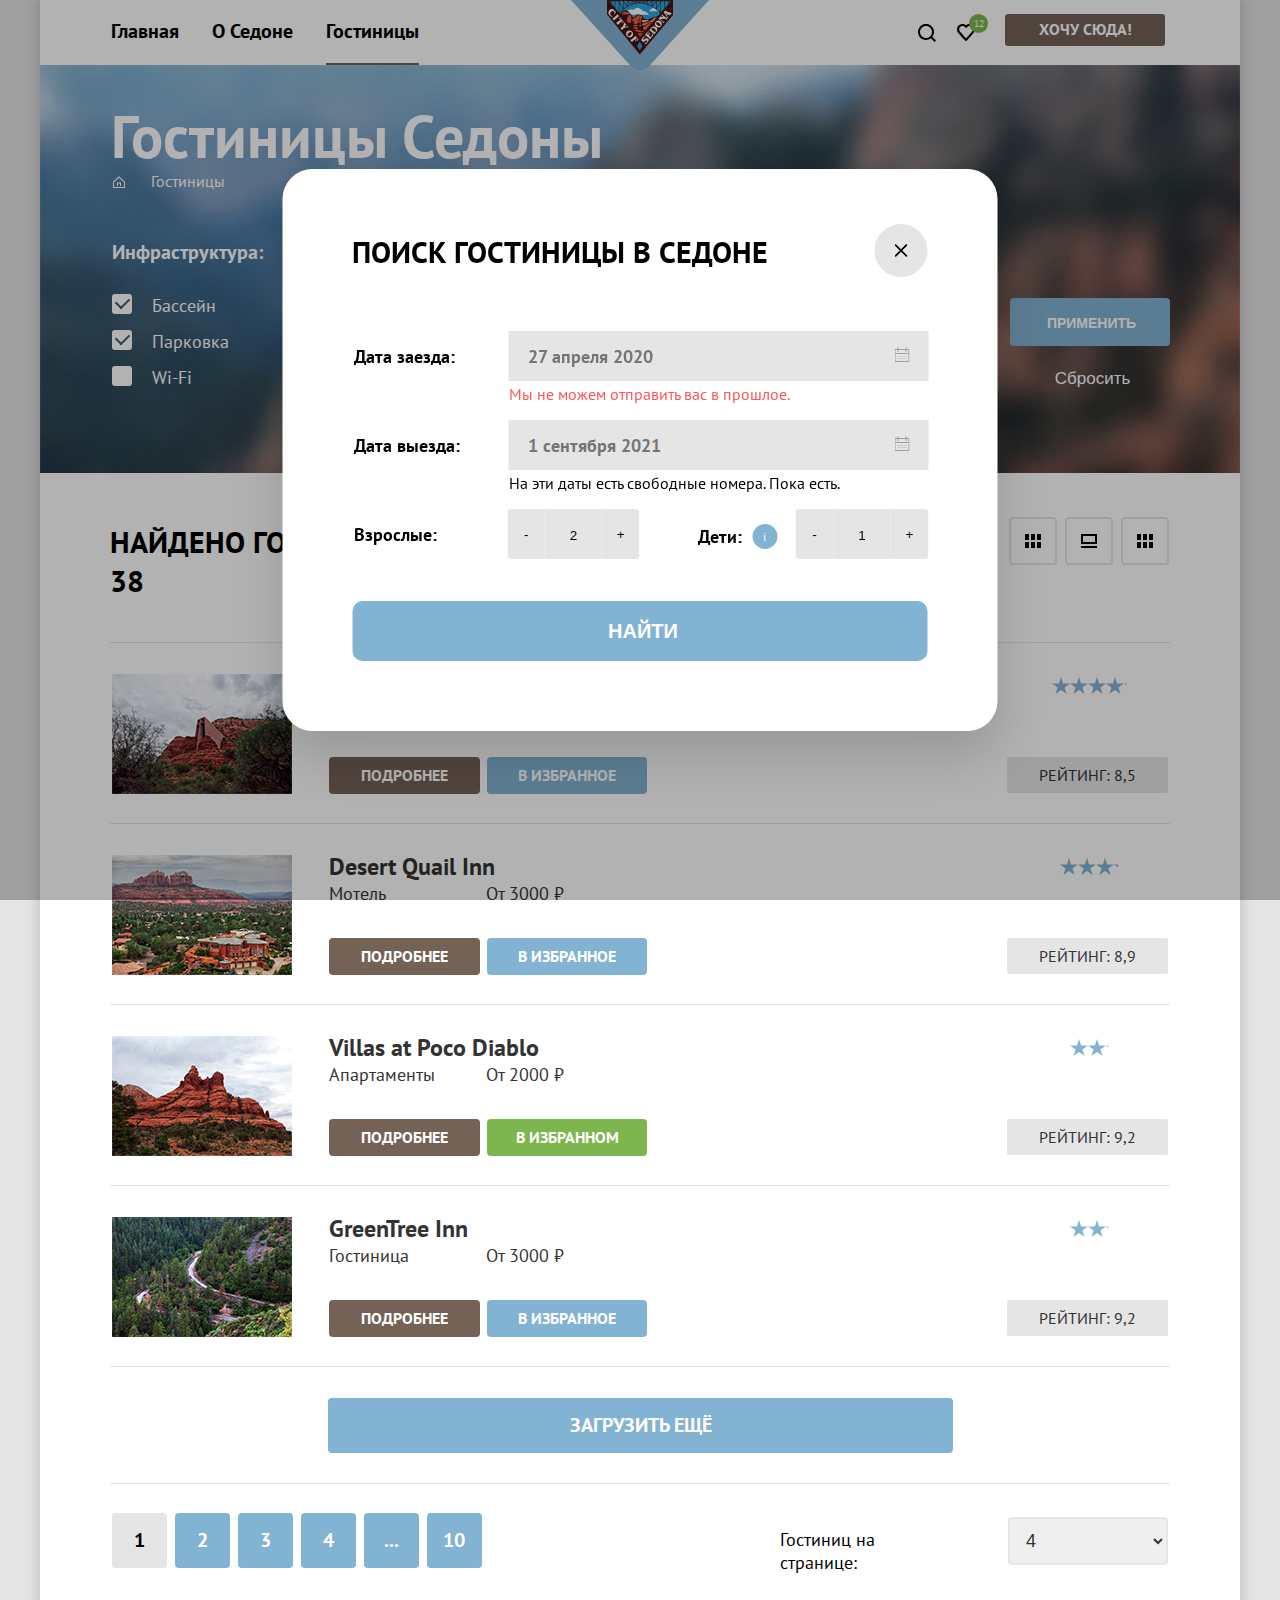
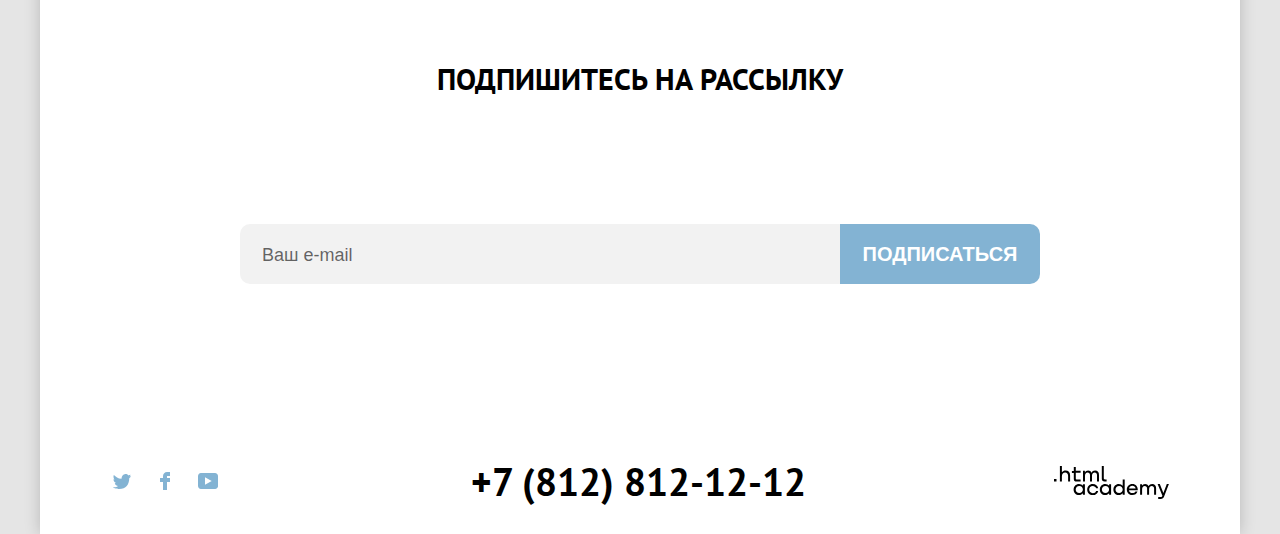
==== commit 71f0a214: "submit" ====
--- a/catalog.html
+++ b/catalog.html
@@ -23,7 +23,7 @@
           <li class="site-list-item">
             <a href="" class="site-list-link">О Седоне</a>
           </li>
-          <li class="site-list-item">
+          <li class="site-list-item site-list-item--active-hotels">
             <a href="" class="site-list-link">Гостиницы</a>
           </li>
         </ul>
@@ -56,65 +56,69 @@
         <h2 class="visually-hidden">Список товаров с фильтрами</h2>
         <form class="catalog-filter" action="https://echo.htmlacademy.ru/" method="get">
           <div class="catalog-filter-container">
-          <fieldset class="catalog-filter-group">
-            <legend class="catalog-filter-title">Инфраструктура:</legend>
-            <ul class="catalog-filter-list">
-              <li class="catalog-filter-item checkbox">
-                <input class="visually-hidden checkbox-input" type="checkbox" name="swimming-pool" id="swimming-pool" checked>
-                <label class="checkbox-label" for="swimming-pool">Бассейн</label>
-              </li>
-              <li class="catalog-filter-item checkbox">
-                <input class="visually-hidden checkbox-input" type="checkbox" name="parking-space" id="parking-space" checked>
-                <label class="checkbox-label" for="parking-space">Парковка</label>
-              </li>
-              <li class="catalog-filter-item checkbox">
-                <input class="visually-hidden checkbox-input" type="checkbox" name="wi-fi" id="wi-fi">
-                <label class="checkbox-label" for="wi-fi">Wi-Fi</label>
-              </li>
-            </ul>
-          </fieldset>
-          <fieldset class="catalog-filter-group">
-            <legend class="catalog-filter-title">Тип жилья:</legend>
-            <ul class="catalog-filter-list">
-              <li class="catalog-filter-item radio">
-                <input class="visually-hidden radio-input" type="radio" name="placement" value="hotel" id="hotel" checked>
-                <label class="radio-label" for="hotel">Гостиница</label>
-              </li>
-              <li class="catalog-filter-item radio">
-                <input class="visually-hidden radio-input" type="radio" name="placement" value="motel" id="motel">
-                <label class="radio-label" for="motel">Мотель</label>
-              </li>
-              <li class="catalog-filter-item radio">
-                <input class="visually-hidden radio-input" type="radio" name="placement" value="appartments" id="appartments">
-                <label class="radio-label" for="appartments">Апартаменты</label>
-              </li>
-            </ul>
-          </fieldset>
-
-          <fieldset class="catalog-filter-group-cost">
-            <legend class="catalog-filter-title">Стоимость, ₽:</legend>
-            <div class="min-max-container">
-            <div class="min-max-group">
-              <input class="min-max-input" type="text" name="min-price" value="0" id="min-price">
-              <label for="min-price" class="min-max-label">от</label>
-            </div>
-            <div class="min-max-group">
-              <input class="min-max-input-max" type="text" name="max-price" value="9000" id="max-price">
-              <label for="max-price" class="min-max-label">до</label>
-            </div>
-            </div>
-            <div class="range-container">
-              <div class="range-scale"></div>
-              <div class="range"></div>
-              <a href="" class="range-handle range-handle--min" aria-label="Изменить минимальную стоимость"></a>
-              <a href="" class="range-handle range-handle--max"  aria-label="Изменить максимальную стоимость"></a>
-            </div>
-          </fieldset>
-          <fieldset class="catalog-filter-submit-reset">
-          <button class="button-filter-submit" type="submit">Применить</button>
-          <button class="button-filter-reset" type="reset">Сбросить</button>
-          </fieldset>
-        </div>
+            <fieldset class="catalog-filter-group">
+              <legend class="catalog-filter-title">Инфраструктура:</legend>
+              <ul class="catalog-filter-list">
+                <li class="catalog-filter-item checkbox">
+                  <input class="visually-hidden checkbox-input" type="checkbox" name="swimming-pool" id="swimming-pool"
+                    checked>
+                  <label class="checkbox-label" for="swimming-pool">Бассейн</label>
+                </li>
+                <li class="catalog-filter-item checkbox">
+                  <input class="visually-hidden checkbox-input" type="checkbox" name="parking-space" id="parking-space"
+                    checked>
+                  <label class="checkbox-label" for="parking-space">Парковка</label>
+                </li>
+                <li class="catalog-filter-item checkbox">
+                  <input class="visually-hidden checkbox-input" type="checkbox" name="wi-fi" id="wi-fi">
+                  <label class="checkbox-label" for="wi-fi">Wi-Fi</label>
+                </li>
+              </ul>
+            </fieldset>
+            <fieldset class="catalog-filter-group">
+              <legend class="catalog-filter-title">Тип жилья:</legend>
+              <ul class="catalog-filter-list">
+                <li class="catalog-filter-item radio">
+                  <input class="visually-hidden radio-input" type="radio" name="placement" value="hotel" id="hotel"
+                    checked>
+                  <label class="radio-label" for="hotel">Гостиница</label>
+                </li>
+                <li class="catalog-filter-item radio">
+                  <input class="visually-hidden radio-input" type="radio" name="placement" value="motel" id="motel">
+                  <label class="radio-label" for="motel">Мотель</label>
+                </li>
+                <li class="catalog-filter-item radio">
+                  <input class="visually-hidden radio-input" type="radio" name="placement" value="appartments"
+                    id="appartments">
+                  <label class="radio-label" for="appartments">Апартаменты</label>
+                </li>
+              </ul>
+            </fieldset>
+
+            <fieldset class="catalog-filter-group-cost">
+              <legend class="catalog-filter-title">Стоимость, ₽:</legend>
+              <div class="min-max-container">
+                <div class="min-max-group">
+                  <input class="min-max-input" type="text" name="min-price" value="0" id="min-price">
+                  <label for="min-price" class="min-max-label">от</label>
+                </div>
+                <div class="min-max-group">
+                  <input class="min-max-input-max" type="text" name="max-price" value="9000" id="max-price">
+                  <label for="max-price" class="min-max-label">до</label>
+                </div>
+              </div>
+              <div class="range-container">
+                <div class="range-scale"></div>
+                <div class="range"></div>
+                <a href="" class="range-handle range-handle--min" aria-label="Изменить минимальную стоимость"></a>
+                <a href="" class="range-handle range-handle--max" aria-label="Изменить максимальную стоимость"></a>
+              </div>
+            </fieldset>
+            <fieldset class="catalog-filter-submit-reset">
+              <button class="button-filter-submit" type="submit">Применить</button>
+              <button class="button-filter-reset" type="reset">Сбросить</button>
+            </fieldset>
+          </div>
         </form>
       </section>
       <section class="sorting">
@@ -144,7 +148,7 @@
         <ul class="hotels-list">
           <li class="hotels-item">
             <a href="" class="hotel-img-link">
-              <img class="hotel-img" src="./img/hotel-amara.jpeg" alt="Amara Resort & Spa" width="180" height="120" >
+              <img class="hotel-img" src="./img/hotel-amara.jpeg" alt="Amara Resort & Spa" width="180" height="120">
             </a>
             <div class="hotel-container">
               <h3 class="hotel-name">Amara Resort & Spa</h3>
@@ -176,10 +180,10 @@
                 <a href="" class="hotel-link hotel-card-link">Подробнее</a>
                 <a href="" class="hotel-liked hotel-card-link">В избранное</a>
               </div>
-            <div class="hotel-rate-container">
-              <div class="hotel-level-stars hotel-level-stars--3"></div>
-              <div class="hotel-rating">Рейтинг: 8,9</div>
-            </div>
+              <div class="hotel-rate-container">
+                <div class="hotel-level-stars hotel-level-stars--3"></div>
+                <div class="hotel-rating">Рейтинг: 8,9</div>
+              </div>
           </li>
           <li class="hotels-item">
             <a href="" class="hotel-img-link">
@@ -213,14 +217,14 @@
                   <div class="hotel-type">Гостиница</div>
                   <div class="hotel-price">От 3000 ₽</div>
                 </div>
-              <div class="hotel-links-container">
-                <a href="" class="hotel-link hotel-card-link">Подробнее</a>
-                <a href="" class="hotel-liked hotel-card-link">В избранное</a>
-              </div>
-            <div class="hotel-rate-container">
-              <div class="hotel-level-stars hotel-level-stars--2"></div>
-              <div class="hotel-rating">Рейтинг: 9,2</div>
-            </div>
+                <div class="hotel-links-container">
+                  <a href="" class="hotel-link hotel-card-link">Подробнее</a>
+                  <a href="" class="hotel-liked hotel-card-link">В избранное</a>
+                </div>
+                <div class="hotel-rate-container">
+                  <div class="hotel-level-stars hotel-level-stars--2"></div>
+                  <div class="hotel-rating">Рейтинг: 9,2</div>
+                </div>
           </li>
         </ul>
         <div class="hotel-loading">
@@ -230,38 +234,38 @@
 
       <section class="pagination-sorting-page">
         <div class="pagination-container">
-        <ul class="pagination">
-        <li class="pagination-item">
-          <a class="pagination-link pagination-current">1</a>
-        </li>
-        <li class="pagination-item">
-          <a class="pagination-link" href="#">2</a>
-        </li>
-        <li class="pagination-item">
-          <a class="pagination-link" href="#">3</a>
-        </li>
-        <li class="pagination-item">
-          <a class="pagination-link" href="#">4</a>
-        </li>
-        <li class="pagination-item">
-          <a class="pagination-link" href="#">...</a>
-        </li>
-        <li class="pagination-item">
-          <a class="pagination-link pagination-ten" href="#">10</a>
-        </li>
-        </ul>
+          <ul class="pagination">
+            <li class="pagination-item">
+              <a class="pagination-link pagination-current">1</a>
+            </li>
+            <li class="pagination-item">
+              <a class="pagination-link" href="#">2</a>
+            </li>
+            <li class="pagination-item">
+              <a class="pagination-link" href="#">3</a>
+            </li>
+            <li class="pagination-item">
+              <a class="pagination-link" href="#">4</a>
+            </li>
+            <li class="pagination-item">
+              <a class="pagination-link" href="#">...</a>
+            </li>
+            <li class="pagination-item">
+              <a class="pagination-link pagination-ten" href="#">10</a>
+            </li>
+          </ul>
         </div>
-      <div class="sorting-page">
-      <h2 class="sorting-page-title">Гостиниц на странице:</h2>
-        <form class="sorting-page-type">
-          <label class="visually-hidden" for="sorting-page">Сортировка страниц</label>
-          <select class="select-page-control" id="sorting-page" name="sorting-page">
-            <option value="four-page">4</option>
-            <option value="two-page">2</option>
-            <option value="one-page">1</option>
-          </select>
-        </form>
-      </div>
+        <div class="sorting-page">
+          <h2 class="sorting-page-title">Гостиниц на странице:</h2>
+          <form class="sorting-page-type">
+            <label class="visually-hidden" for="sorting-page">Сортировка страниц</label>
+            <select class="select-page-control" id="sorting-page" name="sorting-page">
+              <option value="four-page">4</option>
+              <option value="two-page">2</option>
+              <option value="one-page">1</option>
+            </select>
+          </form>
+        </div>
       </section>
 
     </main>
@@ -270,23 +274,24 @@
       <section class="footer-subscribe">
         <h2 class="visually-hidden">Подписка</h2>
         <div class="footer-subscribe-wrapper">
-        <h3 class="subscribe-title">Подпишитесь на рассылку</h3>
-        <p class="subscribe-text">
-          Только полезная информация и никакого спама,<br>честное бойскаутское!
-        </p>
-        <form action="https://echo.htmlacademy.ru">
-          <div class="subscribe-form-container">
-            <div class="subscribe-input-container">
-              <label for="" class="visually-hidden">
-                Введите ваш e-mail
-              </label>
-              <input name="e-mail" type="email" id="subscribe-input" class="subscribe-input" placeholder="Ваш e-mail" required>
-            </div>
-            <button class="subscribe-submit" type="submit">
-              Подписаться
-            </button>
-          </div>
-        </form>
+          <h3 class="subscribe-title">Подпишитесь на рассылку</h3>
+          <p class="subscribe-text">
+            Только полезная информация и никакого спама,<br>честное бойскаутское!
+          </p>
+          <form action="https://echo.htmlacademy.ru">
+            <div class="subscribe-form-container">
+              <div class="subscribe-input-container">
+                <label for="" class="visually-hidden">
+                  Введите ваш e-mail
+                </label>
+                <input name="e-mail" type="email" id="subscribe-input" class="subscribe-input" placeholder="Ваш e-mail"
+                  required>
+              </div>
+              <button class="subscribe-submit" type="submit">
+                Подписаться
+              </button>
+            </div>
+          </form>
         </div>
       </section>
       <section class="network">
@@ -294,15 +299,16 @@
           <li class="network-item">
             <a href="" class="network-link twitter-link" aria-label="Ссылка twitter">
               <svg width="18" height="15" viewBox="0 0 18 15" fill="none" xmlns="http://www.w3.org/2000/svg">
-                <path d="M11.6 0.200056C13.4 -0.299944 14.8 0.500056 15.4 1.40006C16.1 1.20006 16.8 0.900056 17.5 0.700056C17.5 1.60006 16.9 2.20006 16.6 2.50006C17.3 2.60006 18 1.90006 18 1.90006C17.8 2.90006 16.9 3.70006 16.3 3.90006C16.1 10.7001 13 15.1001 5.7 15.0001C5.1 15.0001 5.8 15.0001 5.2 15.0001C4.8 15.0001 0.8 14.5001 0 13.1001C2.4 13.3001 4.1 12.7001 5 11.9001C4 11.6001 2.1 11.5001 1.8 9.00006C2.2 9.10006 2.4 9.20006 3.1 9.10006C1.8 8.30006 0.4 7.50006 0.5 5.30006C0.8 5.60006 1.6 5.80006 1.9 5.80006C1.1 5.60006 -0.2 2.50006 0.9 0.900056C2.8 2.80006 4.9 4.50006 8.5 4.70006C8.7 2.30006 9.7 0.800056 11.6 0.200056Z"/>
-                </svg>
+                <path
+                  d="M11.6 0.200056C13.4 -0.299944 14.8 0.500056 15.4 1.40006C16.1 1.20006 16.8 0.900056 17.5 0.700056C17.5 1.60006 16.9 2.20006 16.6 2.50006C17.3 2.60006 18 1.90006 18 1.90006C17.8 2.90006 16.9 3.70006 16.3 3.90006C16.1 10.7001 13 15.1001 5.7 15.0001C5.1 15.0001 5.8 15.0001 5.2 15.0001C4.8 15.0001 0.8 14.5001 0 13.1001C2.4 13.3001 4.1 12.7001 5 11.9001C4 11.6001 2.1 11.5001 1.8 9.00006C2.2 9.10006 2.4 9.20006 3.1 9.10006C1.8 8.30006 0.4 7.50006 0.5 5.30006C0.8 5.60006 1.6 5.80006 1.9 5.80006C1.1 5.60006 -0.2 2.50006 0.9 0.900056C2.8 2.80006 4.9 4.50006 8.5 4.70006C8.7 2.30006 9.7 0.800056 11.6 0.200056Z" />
+              </svg>
 
             </a>
           </li>
           <li class="network-item">
             <a href="" class="network-link facebook-link" aria-label="Ссылка facebook">
               <svg width="10" height="18" viewBox="0 0 10 18" fill="none" xmlns="http://www.w3.org/2000/svg">
-              <path d="M7 0C4.8 0 3 1.8 3 4V6H0V10H3V18H7V10H10V6H7V4H10V0H7Z"/>
+                <path d="M7 0C4.8 0 3 1.8 3 4V6H0V10H3V18H7V10H10V6H7V4H10V0H7Z" />
               </svg>
             </a>
           </li>
@@ -310,14 +316,15 @@
             <a href="" class="network-link youtube-link" aria-label="Ссылка youtube">
               <svg width="20" height="16" viewBox="0 0 20 16" fill="none" xmlns="http://www.w3.org/2000/svg">
                 <g clip-path="url(#clip0_3:193)">
-                <path d="M17 0H2.9C1.2 0 0 1.5 0 3.2V12.7C0 14.5 1.2 16 2.9 16H17.2C18.7 16 20.1 14.5 20.1 12.8V3.2C19.9 1.5 18.7 0 17 0ZM7 11.8V4.2L13.7 8L7 11.8Z"/>
+                  <path
+                    d="M17 0H2.9C1.2 0 0 1.5 0 3.2V12.7C0 14.5 1.2 16 2.9 16H17.2C18.7 16 20.1 14.5 20.1 12.8V3.2C19.9 1.5 18.7 0 17 0ZM7 11.8V4.2L13.7 8L7 11.8Z" />
                 </g>
                 <defs>
-                <clipPath id="clip0_3:193">
-                <rect width="20" height="16" fill="white"/>
-                </clipPath>
+                  <clipPath id="clip0_3:193">
+                    <rect width="20" height="16" fill="white" />
+                  </clipPath>
                 </defs>
-                </svg>
+              </svg>
             </a>
           </li>
         </ul>
@@ -334,7 +341,61 @@
 
     </footer>
   </div>
+
+  <div class="modal-container">
+    <div class="modal modal-booking">
+      <button class="modal-close-button" aria-label="Закрыть модальное окно" type="button"></button>
+      <section class="modal-content">
+        <h2 class="modal-title">Поиск гостиницы в Седоне</h2>
+        <form class="booking-form" action="https://echo.htmlacademy.ru/" method="post">
+          <div class="booking-form-date arrival-date">
+            <label class="booking-label" for="booking-date-arrival">Дата заезда:</label>
+            <div class="booking-date-input-container">
+              <input class="booking-date-input" type="text" id="booking-date-arrival" name="booking-date-arrival"
+                placeholder="27 апреля 2020">
+              <button class="calendar" type="button" aria-label="Открыть календарь"></button>
+              <span class="booking-message booking-message--error">Мы не можем отправить вас в прошлое.</span>
+            </div>
+
+          </div>
+          <div class="booking-form-date departure-date">
+            <label class="booking-label" for="booking-date-departure">Дата выезда:</label>
+            <div class="booking-date-input-container">
+              <input class="booking-date-input" type="text" id="booking-date-departure" name="booking-date-departure"
+                placeholder="1 сентября 2021">
+              <button class="calendar" type="button" aria-label="Открыть календарь"></button>
+              <span class="booking-message">На эти даты есть свободные номера. Пока есть.</span>
+            </div>
+          </div>
+          <div class="booking-people-wrapper">
+            <div class="booking-people-container">
+              <lable class="booking-people-lable booking-label">Взрослые:</lable>
+              <div class="booking-people-input-container">
+                <button class="booking-people-minus booking-people-button">-</button>
+                <input type="text" class="booking-people-input" value="2">
+                <button class="booking-people-plus booking-people-button">+</button>
+              </div>
+            </div>
+            <div class="booking-people-container booking-people-container--children">
+              <lable class="booking-people-lable booking-label">Дети:</lable>
+              <div class="info-container">
+                <a href="#" class="info">i</a>
+                <p class="info-text">Укажите количество детей, которые будут с вами, возраст которых от 6 до 18 лет. Дети до 6 лет размещаются бесплатно.</p>
+              </div>
+              <div class="booking-people-input-container">
+                <button class="booking-people-minus booking-people-button">-</button>
+                <input type="text" class="booking-people-input" value="1">
+                <button class="booking-people-plus booking-people-button">+</button>
+              </div>
+            </div>
+          </div>
+          <div class="booking-submit">
+            <button class="booking-submit-booking" type="submit">Найти</button>
+          </div>
+        </form>
+      </section>
+    </div>
+  </div>
 </body>
 
 </html>
-
--- a/css/style.css
+++ b/css/style.css
@@ -81,6 +81,15 @@
   border-bottom: 2px solid #756257;
 }
 
+.inner-page .site-list-item--active{
+  border-bottom: none;
+}
+
+.inner-page .site-list-item--active-hotels{
+  border-bottom: 2px solid #756257;
+}
+
+
 .site-list-link{
   font-weight: 700;
   font-size: 20px;
@@ -188,8 +197,6 @@
   width: 458px;
 }
 
-
-
 .description-title{
   text-transform: uppercase;
   margin: 0 auto 33px;
@@ -1166,8 +1173,6 @@
   line-height: 23px;
   font-weight: 400;
   margin-bottom: 33px;
-
-
 }
 
 .hotel-type{
@@ -1380,3 +1385,252 @@
   padding: 0 0 0 12px;
   margin-top: 33px;
 }
+
+.modal-container {
+  position: fixed;
+  top: 0;
+  left: 0;
+  display: flex;
+  width: 100%;
+  height: 100%;
+  background-color: rgba(0, 0, 0, 0.3);
+}
+
+.modal{
+  position: fixed;
+  top: 50%;
+  left: 50%;
+  transform: translate(-50%, -50%);
+  padding: 63px 69px 70px 69px;
+  background: rgb(255, 255, 255);
+  box-shadow: rgb(0 0 0 / 15%) 0px 25px 50px;
+  border-radius: 30px;
+  width: 715px;
+  min-height: 561px;
+  box-sizing: border-box;
+}
+
+
+
+.modal-close-button{
+  display: flex;
+  justify-content: center;
+  align-items: center;
+  width: 53px;
+  height: 53px;
+  background: var(--gray);
+  border-radius: 50%;
+  border: none;
+  cursor: pointer;
+  position: absolute;
+  top: 55px;
+  right: 70px;
+}
+
+.modal-close-button::before{
+  content: "";
+  width: 13px;
+  height: 13px;
+  background: url("../img/modal-close.svg") no-repeat top left;
+}
+
+.modal-content {
+
+}
+
+.modal-title {
+  font-size: 30px;
+  font-weight: 700;
+  line-height: 40px;
+  text-transform: uppercase;
+  color: #000000;
+  margin: 0 0 59px 0;
+  padding: 0;
+  width: 490px;
+}
+
+.booking-form {
+
+}
+
+.booking-form-date {
+  display: flex;
+  margin-bottom: 15px;
+}
+
+.booking-label{
+  font-size: 18px;
+  line-height: 40px;
+  font-weight: 700;
+  color: var(--black);
+  width: 155px;
+  padding-top: 6px;
+  padding-left: 2px;
+}
+
+.booking-date-input-container {
+  width: 420px;
+  box-sizing: border-box;
+  position: relative;
+
+}
+
+.booking-date-input {
+  width: 420px;
+  height: 50px;
+  border: none;
+  background: var(--gray);
+  padding: 0 50px 0 19px;
+  box-sizing: border-box;
+  font-size: 18px;
+  line-height: 40px;
+  font-weight: 700;
+  color: var(--black);
+  font-family: "PT Sans", "Arial", sans-serif;
+
+
+}
+
+.calendar {
+  width: 15px;
+  height: 15px;
+  position: absolute;
+  right: 19px;
+  top: 16px;
+  display: block;
+  border: none;
+  background: url("../img/date.svg") no-repeat top center;
+
+}
+
+.booking-message {
+  font-size: 16px;
+  line-height: 21px;
+  font-weight: 400;
+  color: var(--black);
+  display: block;
+  margin-top: 3px;
+}
+
+.booking-message--error{
+  color: var(--coral);
+}
+
+.booking-people-wrapper {
+  display: flex;
+  justify-content: space-between;
+}
+
+.booking-people-container {
+  display: flex;
+  width: 288px;
+}
+
+.booking-people-container--children {
+  width: 233px;
+  justify-content: space-between;
+  align-items: center;
+}
+
+.booking-people-input-container {
+  display: flex;
+  width: 133px;
+  height: 50px;
+  border-radius: 4px;
+  overflow: hidden;
+
+}
+
+.booking-people-container--children .booking-label {
+  width: 53px;
+}
+
+.booking-people-button {
+  width: 40px;
+  height: 50px;
+  background: var(--gray);
+  border: none;
+  cursor: pointer;
+}
+
+.booking-people-input {
+  width: 53px;
+  height: 50px;
+  background: var(--gray);
+  border: none;
+  text-align: center;
+}
+
+.info-container {
+  width: 25px;
+  height: 25px;
+  overflow: visible;
+  margin-left: -17px;
+  margin-top: 4px;
+  position: relative;
+}
+
+.info {
+  display: flex;
+  justify-content: center;
+  align-items: center;
+  width: 25px;
+  height: 25px;
+  border-radius: 50%;
+  background: var(--blue);
+  text-decoration: none;
+  text-align: center;
+  color: var(--white);
+  font-size: 12px;
+  font-weight: 400;
+  line-height: 27px;
+}
+
+.info-text {
+  position: absolute;
+  margin: 0;
+  padding: 20px 18px 24px 22px;
+  width: 256px;
+  box-sizing: border-box;
+  background: var(--dark);
+  box-shadow: 0px 15px 30px rgba(0, 0, 0, 0.3);
+  border-radius: 10px;
+  color: var(--white);
+  left: 50%;
+  transform: translateX(-50%);
+  top: 40px;
+  font-size: 16px;
+  line-height: 20px;
+  font-weight: 400;
+  display: none;
+}
+
+.info-container:hover .info-text {
+  display: block;
+}
+
+.info:focus + .info-text {
+  display: block;
+}
+
+.booking-submit {
+  margin: 42px 0 0 1px;
+
+}
+
+.booking-submit-booking {
+  min-width: 575px;
+  height: 60px;
+  background: var(--blue);
+  color: var(--white);
+  border-radius: 10px;
+  border: none;
+  text-transform: uppercase;
+  font-size: 20px;
+  font-weight: 700;
+  line-height: 40px;
+  cursor: pointer;
+  padding-left: 12px;
+  box-sizing: border-box;
+
+}
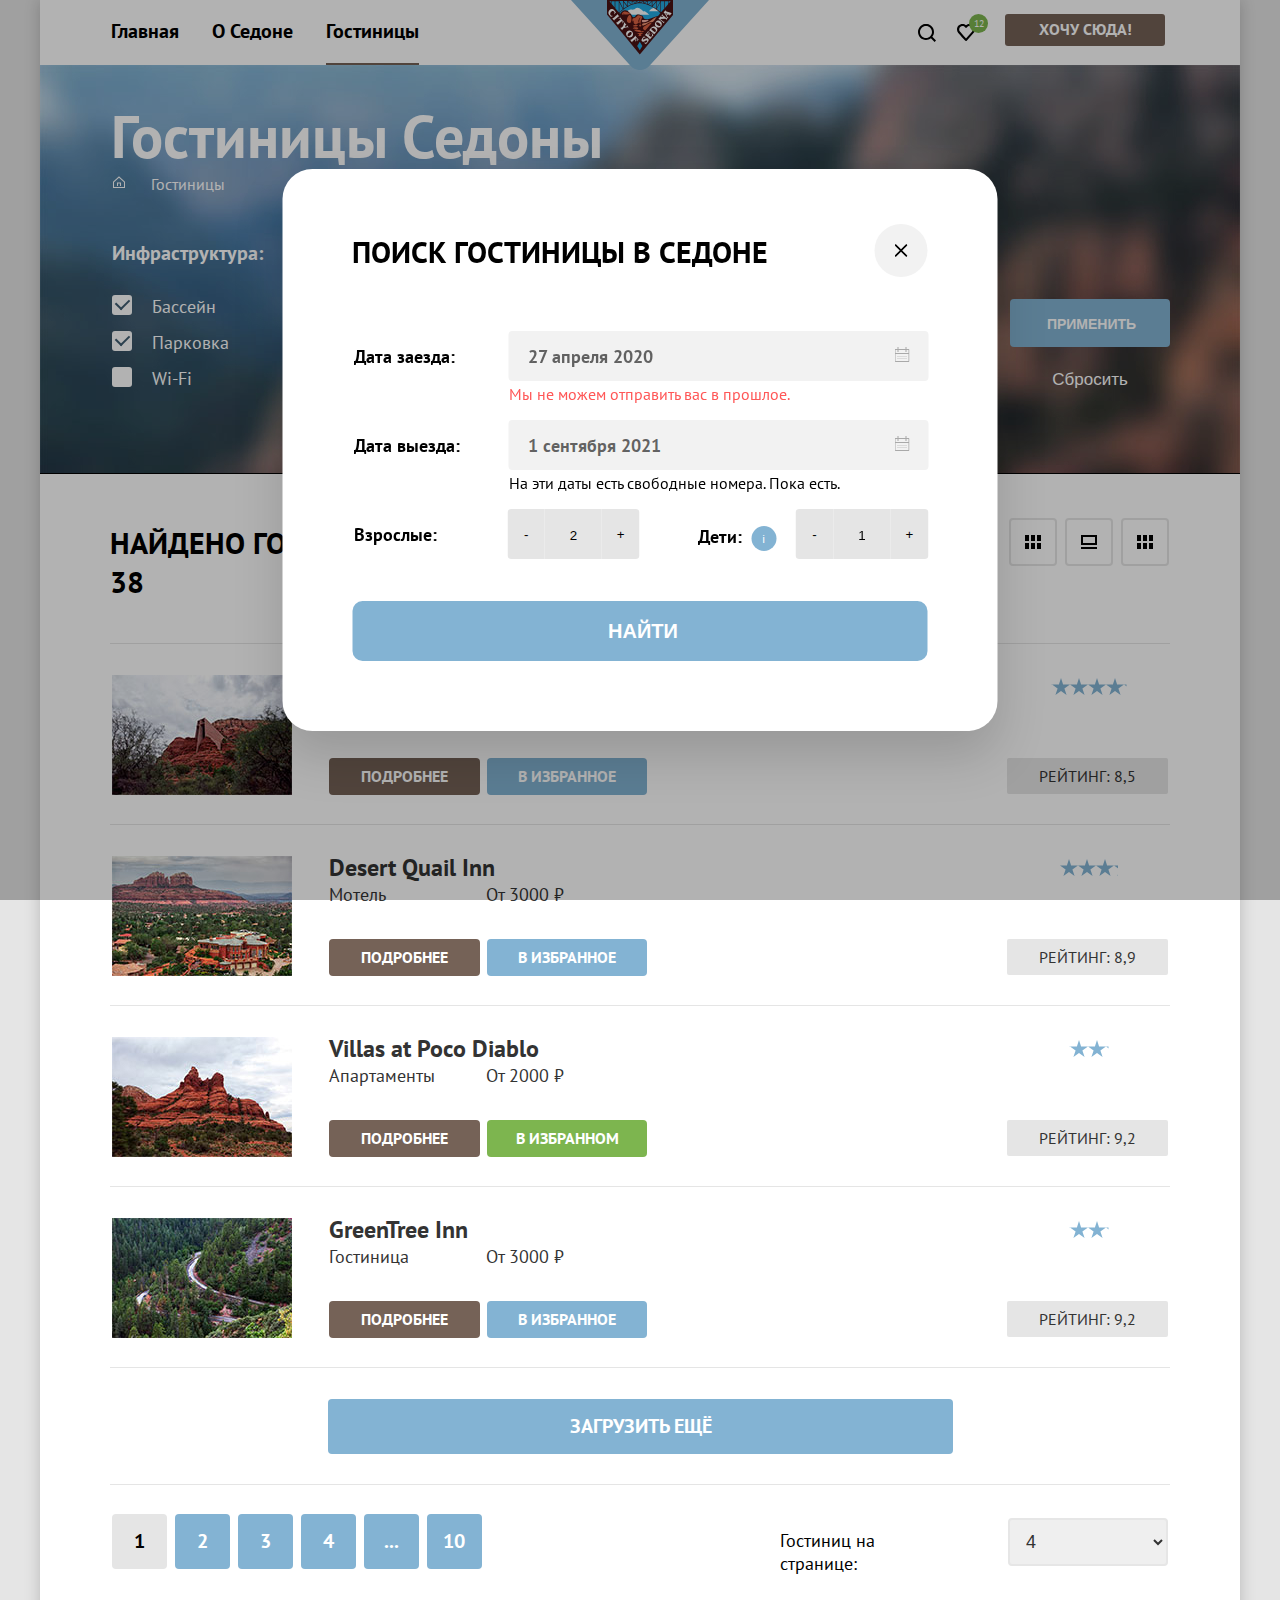
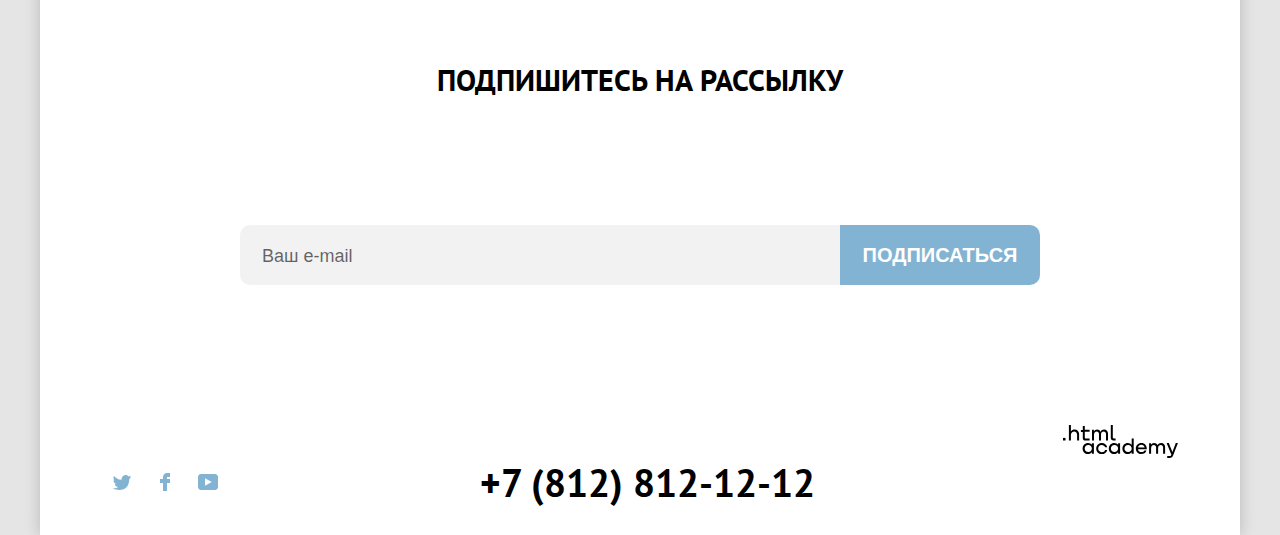
==== commit 436d555c: "hover and focus" ====
--- a/catalog.html
+++ b/catalog.html
@@ -50,7 +50,7 @@
             <a class="breadcrumbs-link-home" href="index.html" aria-label="Главная"></a>
           </li>
           <li class="breadcrumbs-item">
-            <a class="breadcrumbs-link">Гостиницы</a>
+            <a class="breadcrumbs-link" href="">Гостиницы</a>
           </li>
         </ul>
         <h2 class="visually-hidden">Список товаров с фильтрами</h2>
@@ -352,7 +352,7 @@
             <label class="booking-label" for="booking-date-arrival">Дата заезда:</label>
             <div class="booking-date-input-container">
               <input class="booking-date-input" type="text" id="booking-date-arrival" name="booking-date-arrival"
-                placeholder="27 апреля 2020">
+                placeholder="27 апреля 2020" required>
               <button class="calendar" type="button" aria-label="Открыть календарь"></button>
               <span class="booking-message booking-message--error">Мы не можем отправить вас в прошлое.</span>
             </div>
@@ -362,7 +362,7 @@
             <label class="booking-label" for="booking-date-departure">Дата выезда:</label>
             <div class="booking-date-input-container">
               <input class="booking-date-input" type="text" id="booking-date-departure" name="booking-date-departure"
-                placeholder="1 сентября 2021">
+                placeholder="1 сентября 2021" required>
               <button class="calendar" type="button" aria-label="Открыть календарь"></button>
               <span class="booking-message">На эти даты есть свободные номера. Пока есть.</span>
             </div>
--- a/css/style.css
+++ b/css/style.css
@@ -98,6 +98,12 @@
   text-decoration: none;
 }
 
+:focus{
+  border: 3px solid #83B3D3;
+  border-radius: 10px;
+  outline: none;
+}
+
 .main-nav-list{
   padding: 0;
   margin: 0;
@@ -119,6 +125,12 @@
   height: 18px;
   background: url("../img/search.svg") no-repeat 0 0;
   margin-top: 15px;
+}
+
+.search-link:focus{
+  border: 3px solid #83B3D3;
+  border-radius: 10px;
+  outline: none;
 }
 
 .cart-link{
@@ -137,6 +149,12 @@
   bottom: 0;
   left: 0;
   background: url("../img/like.svg") no-repeat 0 0;
+}
+
+.cart-link:focus{
+  border: 3px solid #83B3D3;
+  border-radius: 10px;
+  outline: none;
 }
 
 .cart-number{
@@ -157,7 +175,7 @@
 
 .sedona-link{
   display: inline-block;
-  background: #756257;
+  background: var(--brown);
   min-width: 160px;
   box-sizing: border-box;
   line-height: 21px;
@@ -169,6 +187,15 @@
   color: #ffffff;
   text-align: center;
   text-transform: uppercase;
+}
+
+.sedona-link:hover{
+  background: var(--dark-brown);
+}
+
+.sedona-link:focus{
+  border: 3px solid #83B3D3;
+  outline: none;
 }
 
 .welcome{
@@ -481,6 +508,15 @@
   font-size: 20px;
 }
 
+.hotel-search-link:hover{
+  background: var(--dark-brown);
+}
+
+.hotel-search-link:focus{
+  border: 3px solid #83B3D3;
+  outline: none;
+}
+
 .footer-subscribe{
   padding: 68px 0 90px;
   min-height: 411px;
@@ -661,6 +697,10 @@
   fill: var(--dark-blue) ;
 }
 
+.youtube-link:hover svg{
+  filter: drop-shadow(0px 4px 4px rgba(0, 0, 0, 0.25));
+}
+
 .number-link{
   display: flex;
   color: var(--black);
@@ -689,7 +729,7 @@
   border: 3px solid #83B3D3;
 }
 
-.logo-html-link{
+.logo-html-link svg{
   display: block;
   padding: 0;
   margin: 42px 0px 19px 0px;
@@ -702,7 +742,7 @@
   border: none;
 }
 
-.logo-html-link:focus{
+.logo-html-link:focus {
   border: 3px solid #83B3D3;
 }
 
@@ -723,8 +763,7 @@
 
 .breadcrumbs{
   display: flex;
-  padding: 0;
-  margin: 0;
+  margin: 0 0 39px 0;
   list-style: none;
   padding: 0 0 0 65px;
 }
@@ -738,6 +777,7 @@
   border: 3px solid transparent;
   box-sizing: border-box;
   border-radius: 4px;
+  margin-right: 15px;
 }
 
 .breadcrumbs-link-home::after{
@@ -749,6 +789,10 @@
   display: block;
 }
 
+.breadcrumbs-link-home:hover{
+  opacity: 0.6;
+}
+
 .breadcrumbs-link-home:focus{
   border-color: var(--blue);
   outline: none;
@@ -760,13 +804,24 @@
   font-size: 16px;
   line-height: 27px;
   color: var(--white);
-  padding-left: 18px;
-  margin-bottom: 44px;
+  border: 3px solid transparent;
+  cursor: pointer;
+}
+
+.breadcrumbs-link:hover{
+  opacity: 0.6;
+}
+
+.breadcrumbs-link:focus{
+  border-color: var(--blue);
+  outline: none;
 }
 
 .breadcrumbs-link::before{
   background: url("../img/nav-link-export.svg") no-repeat top left;
 }
+
+
 
 
 .catalog-filter-container{
@@ -845,7 +900,14 @@
   display: block;
 }
 
-
+.checkbox-label::before:hover{
+  background: rgba(255, 255, 255, 0.6);
+}
+
+.checkbox-label::before:focus{
+  border-color: var(--blue);
+  outline: none;
+}
 
 
 
@@ -913,9 +975,30 @@
   display: block;
 }
 
+.min-max-container:hover{
+  opacity: 0.6;
+}
+
+.min-max-container:focus{
+  border: 2px solid #FFFFFF;
+  box-sizing: border-box;
+  box-shadow: 0px 0px 0px 3px #81B3D2;
+}
+
 .min-max-group{
-  width: 138px;
-  display: flex;
+  width: 142px;
+  display: flex;
+}
+
+.min-max-group:hover{
+  box-sizing: border-box;
+  opacity: 0.6;
+}
+
+.min-max-group:focus{
+  border: 2px solid #FFFFFF;
+  box-sizing: border-box;
+  box-shadow: 0px 0px 0px 3px #81B3D2;
 }
 
 .min-max-input{
@@ -1026,10 +1109,18 @@
 
 }
 
+.button-filter-submit:hover{
+  background: var(--dark-blue);
+}
+
+.button-filter-submit:focus{
+  border-color: var(--white);
+}
+
 .button-filter-reset{
   margin: 0;
   margin-top: 10px;
-  padding: 0px 0 0 5px;
+  padding: 0 5px 0 5px;
   font-size: 17px;
   line-height: 40px;
   font-weight: 400;
@@ -1039,6 +1130,17 @@
   border-radius: 4px;
   display: block;
   margin-bottom: 71px;
+}
+
+.button-filter-reset:hover{
+  opacity: 0.6;
+}
+
+.button-filter-reset:focus{
+  border: 3px solid var(--blue);
+  box-sizing: border-box;
+  border-radius: 4px;
+
 }
 
 .sorting{
@@ -1418,13 +1520,22 @@
   align-items: center;
   width: 53px;
   height: 53px;
-  background: var(--gray);
+  background: var(--light-gray);
   border-radius: 50%;
   border: none;
   cursor: pointer;
   position: absolute;
   top: 55px;
   right: 70px;
+}
+
+.modal-close-button:hover{
+  background: var(--grey-dark);
+}
+
+.modal-close-button:focus{
+  border: 3px solid #83B3D3;
+  outline: none;
 }
 
 .modal-close-button::before{
@@ -1479,7 +1590,8 @@
   width: 420px;
   height: 50px;
   border: none;
-  background: var(--gray);
+  background: var(--light-gray);
+  border-radius: 4px;
   padding: 0 50px 0 19px;
   box-sizing: border-box;
   font-size: 18px;
@@ -1487,8 +1599,24 @@
   font-weight: 700;
   color: var(--black);
   font-family: "PT Sans", "Arial", sans-serif;
-
-
+}
+
+.booking-date-input::placeholder {
+  color: rgba(0, 0, 0, 0.6);
+}
+
+.booking-date-input:hover{
+  background: var(--grey-dark);
+}
+
+.booking-date-input:focus {
+  border: 3px solid #83B3D3;
+  outline: none;
+}
+
+.booking-date-input:valid{
+  background: var(--white);
+  border: 2px solid var(--black);
 }
 
 .calendar {
@@ -1565,8 +1693,8 @@
   width: 25px;
   height: 25px;
   overflow: visible;
-  margin-left: -17px;
-  margin-top: 4px;
+  margin-left: -19px;
+  margin-top: 8px;
   position: relative;
 }
 
@@ -1586,6 +1714,10 @@
   line-height: 27px;
 }
 
+.info:hover{
+  background: var(--dark-blue);
+}
+
 .info-text {
   position: absolute;
   margin: 0;
@@ -1632,5 +1764,12 @@
   cursor: pointer;
   padding-left: 12px;
   box-sizing: border-box;
-
-}
+}
+
+.booking-submit-booking:hover{
+  background: var(--dark-blue);
+}
+
+.booking-submit-booking:focus {
+  border: 3px solid var(--brown);
+}
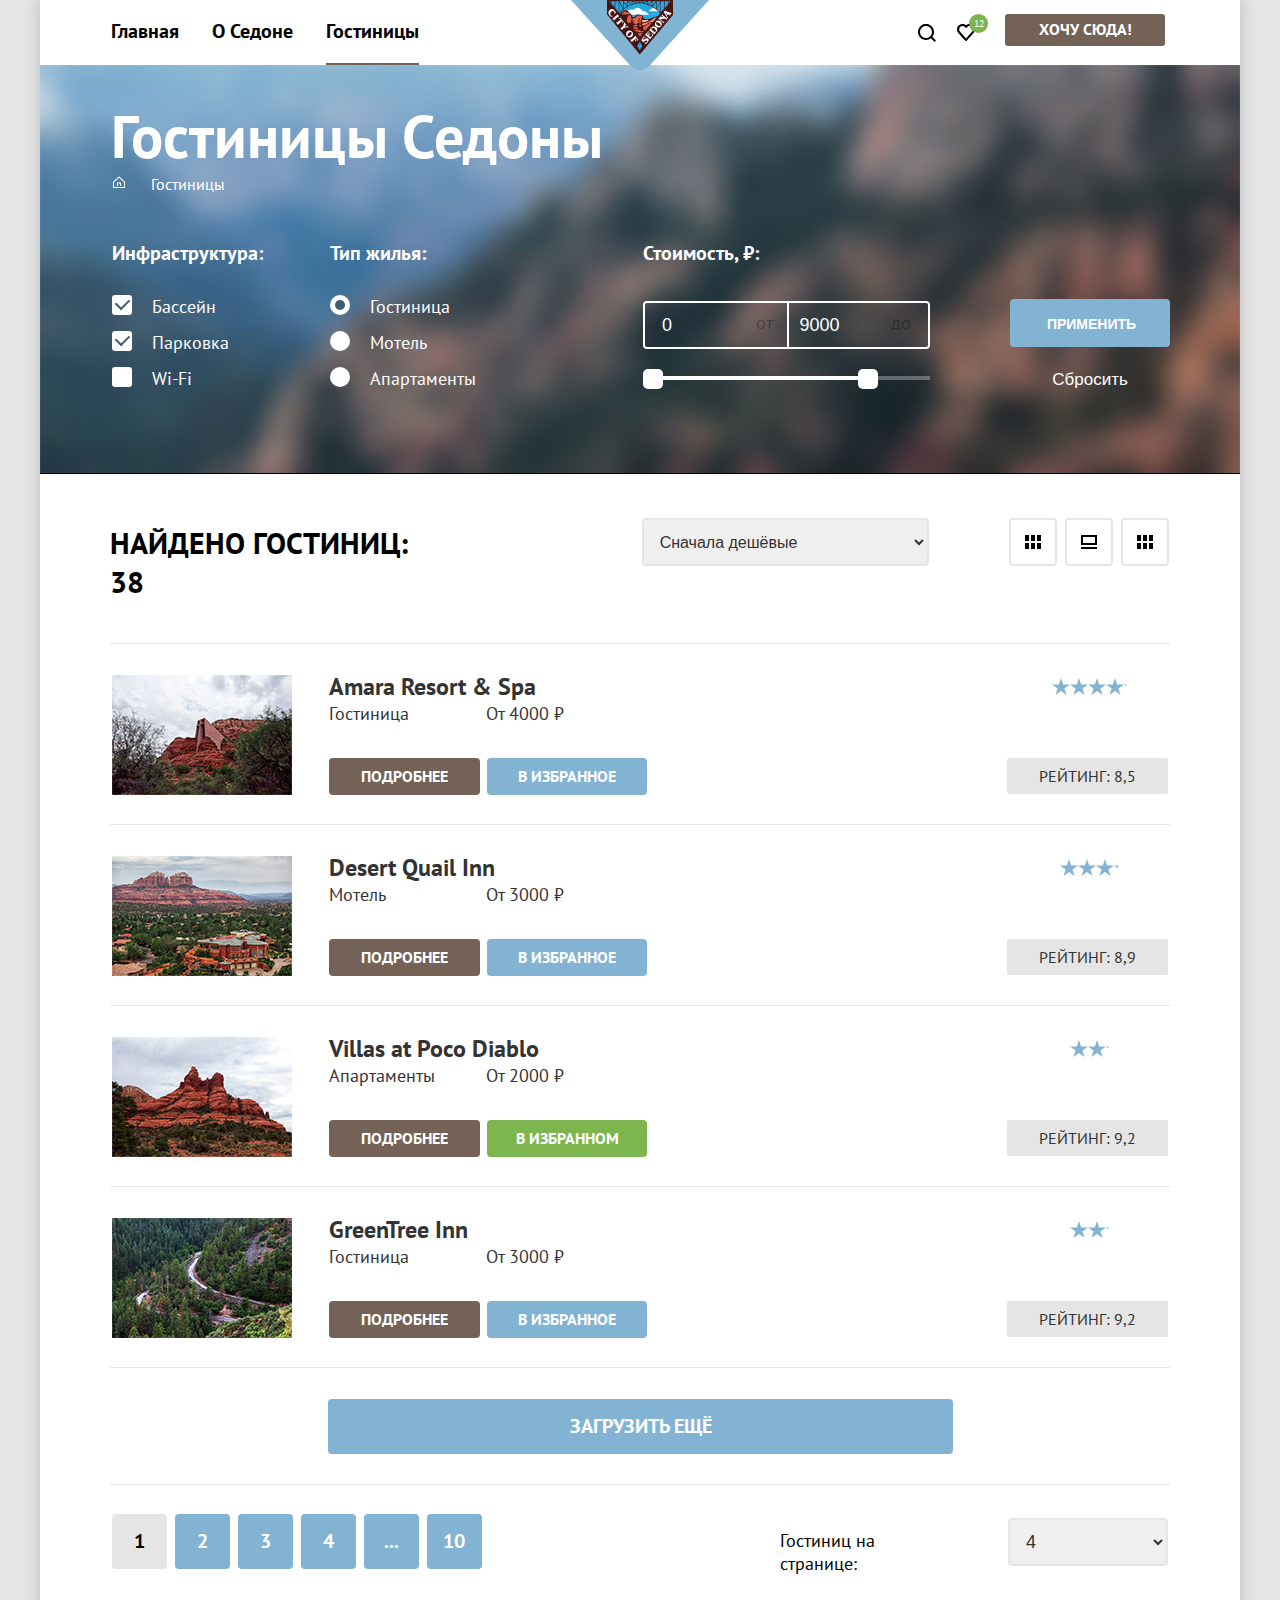
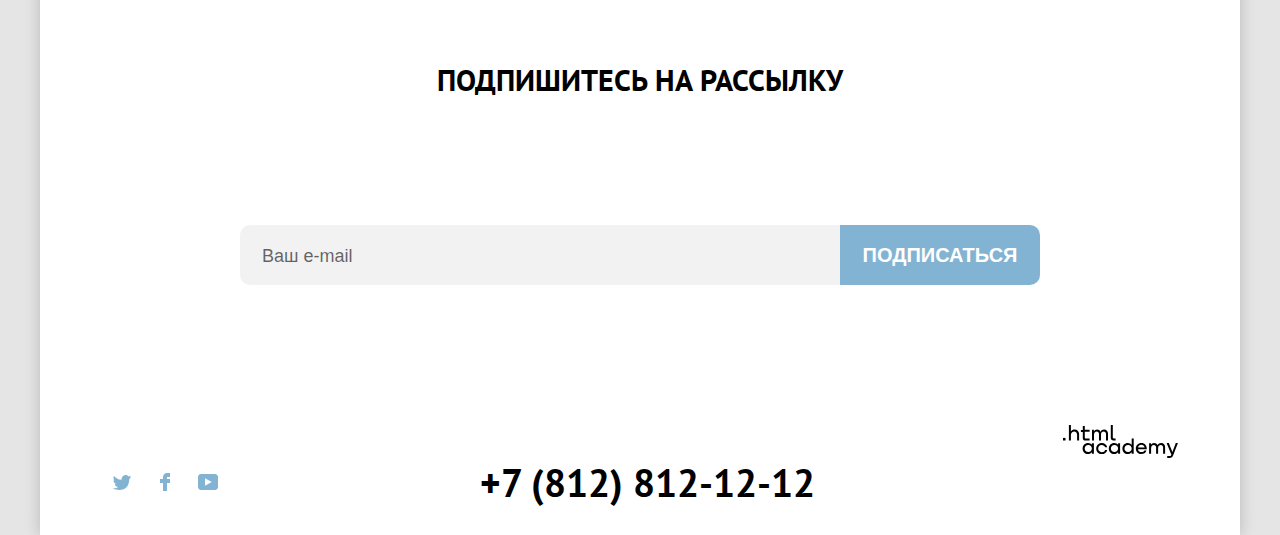
==== commit 0434378e: "focus" ====
--- a/catalog.html
+++ b/catalog.html
@@ -341,7 +341,7 @@
 
     </footer>
   </div>
-
+<!--
   <div class="modal-container">
     <div class="modal modal-booking">
       <button class="modal-close-button" aria-label="Закрыть модальное окно" type="button"></button>
@@ -396,6 +396,7 @@
       </section>
     </div>
   </div>
+  -->
 </body>
 
 </html>
--- a/css/style.css
+++ b/css/style.css
@@ -587,6 +587,7 @@
 
 .subscribe-input:focus{
   background: #E6E6E6;
+  border-radius: 10px 0 0 10px;
   border: 3px solid #83B3D3;
   outline: none;
 }
@@ -624,6 +625,7 @@
 .subscribe-submit:focus{
   background: var(--dark-blue);
   border: 3px solid #756257;
+  border-radius: 0px 10px 10px 0px;
   outline: none;
 }
 
@@ -999,6 +1001,11 @@
   border: 2px solid #FFFFFF;
   box-sizing: border-box;
   box-shadow: 0px 0px 0px 3px #81B3D2;
+}
+
+.min-max-group:valid{
+  background: var(--white);
+  border: 3px solid #000000;
 }
 
 .min-max-input{
@@ -1171,6 +1178,18 @@
   padding: 0 0 0 12px;
 }
 
+.select-control:hover {
+  border: 2px solid var(--blue);
+  box-sizing: border-box;
+  border-radius: 4px;
+}
+
+.select-control:focus {
+  border: 2px solid var(--blue);
+  box-sizing: border-box;
+  border-radius: 4px;
+}
+
 .sorting-list{
   padding: 0;
   margin: 0 0 0 72px;
@@ -1218,6 +1237,23 @@
   background: url("../img/mode-tile.svg") no-repeat top left;
 }
 
+.sorting-link:hover {
+  border: 2px solid var(--blue);
+  box-sizing: border-box;
+  border-radius: 4px;
+}
+
+.sorting-link:focus {
+  border: 2px solid var(--blue);
+  box-sizing: border-box;
+  border-radius: 4px;
+}
+
+.sorting-link:valid {
+  border: 2px solid var(--black);
+  box-sizing: border-box;
+  border-radius: 4px;
+}
 
 .hotels{
   padding: 0 70px;
@@ -1251,6 +1287,14 @@
   left: 2px;
 }
 
+.hotel-img-link:hover {
+  opacity: 0.6;
+}
+
+.hotel-img-link:focus{
+  border: 3px solid var(--blue);
+}
+
 .hotel-img{
   display: block;
 
@@ -1266,7 +1310,19 @@
   font-size: 24px;
   line-height: 31px;
   font-weight: 700;
-
+  display: block;
+
+}
+
+.hotel-name:hover {
+  color: var(--brown);
+}
+
+.hotel-name:focus {
+  border: 3px solid var(--blue);
+  box-sizing: border-box;
+  border-radius: 10px;
+  cursor: pointer;
 }
 
 .hotel-type-container{
@@ -1315,13 +1371,40 @@
   margin-right: 7px;
 }
 
+.hotel-link:hover{
+  background: var(--dark-brown);
+}
+
+.hotel-link:focus{
+  background: var(--dark-brown);
+  border: 3px solid var(--blue);
+}
+
 .hotel-liked{
   background: var(--blue);
   min-width: 160px;
 }
 
+.hotel-liked:hover{
+  border: 1px solid var(--brown);
+  background: var(--dark-blue);
+}
+
+.hotel-liked:focus{
+  border: 3px solid var(--brown);
+  background: var(--dark-blue);
+}
 .hotel-liked--liked{
   background: var(--green);
+}
+
+.hotel-liked--liked:hover{
+  background: var(--dark-green);
+}
+
+.hotel-liked--liked:focus{
+  background: var(--dark-green);
+  border: 3px solid var(--brown);
 }
 
 .hotel-rate-container{
@@ -1448,6 +1531,19 @@
   color: #FFFFFF;
   text-decoration: none;
   border-radius: 4px;
+}
+
+.pagination-link:hover {
+  background: var(--dark-blue);
+}
+
+.pagination-link:focus {
+  background: var(--dark-blue);
+  border:3px solid var(--brown);
+}
+
+.pagination-link:valid {
+  background: var(--light-gray);
 }
 
 .pagination-current{
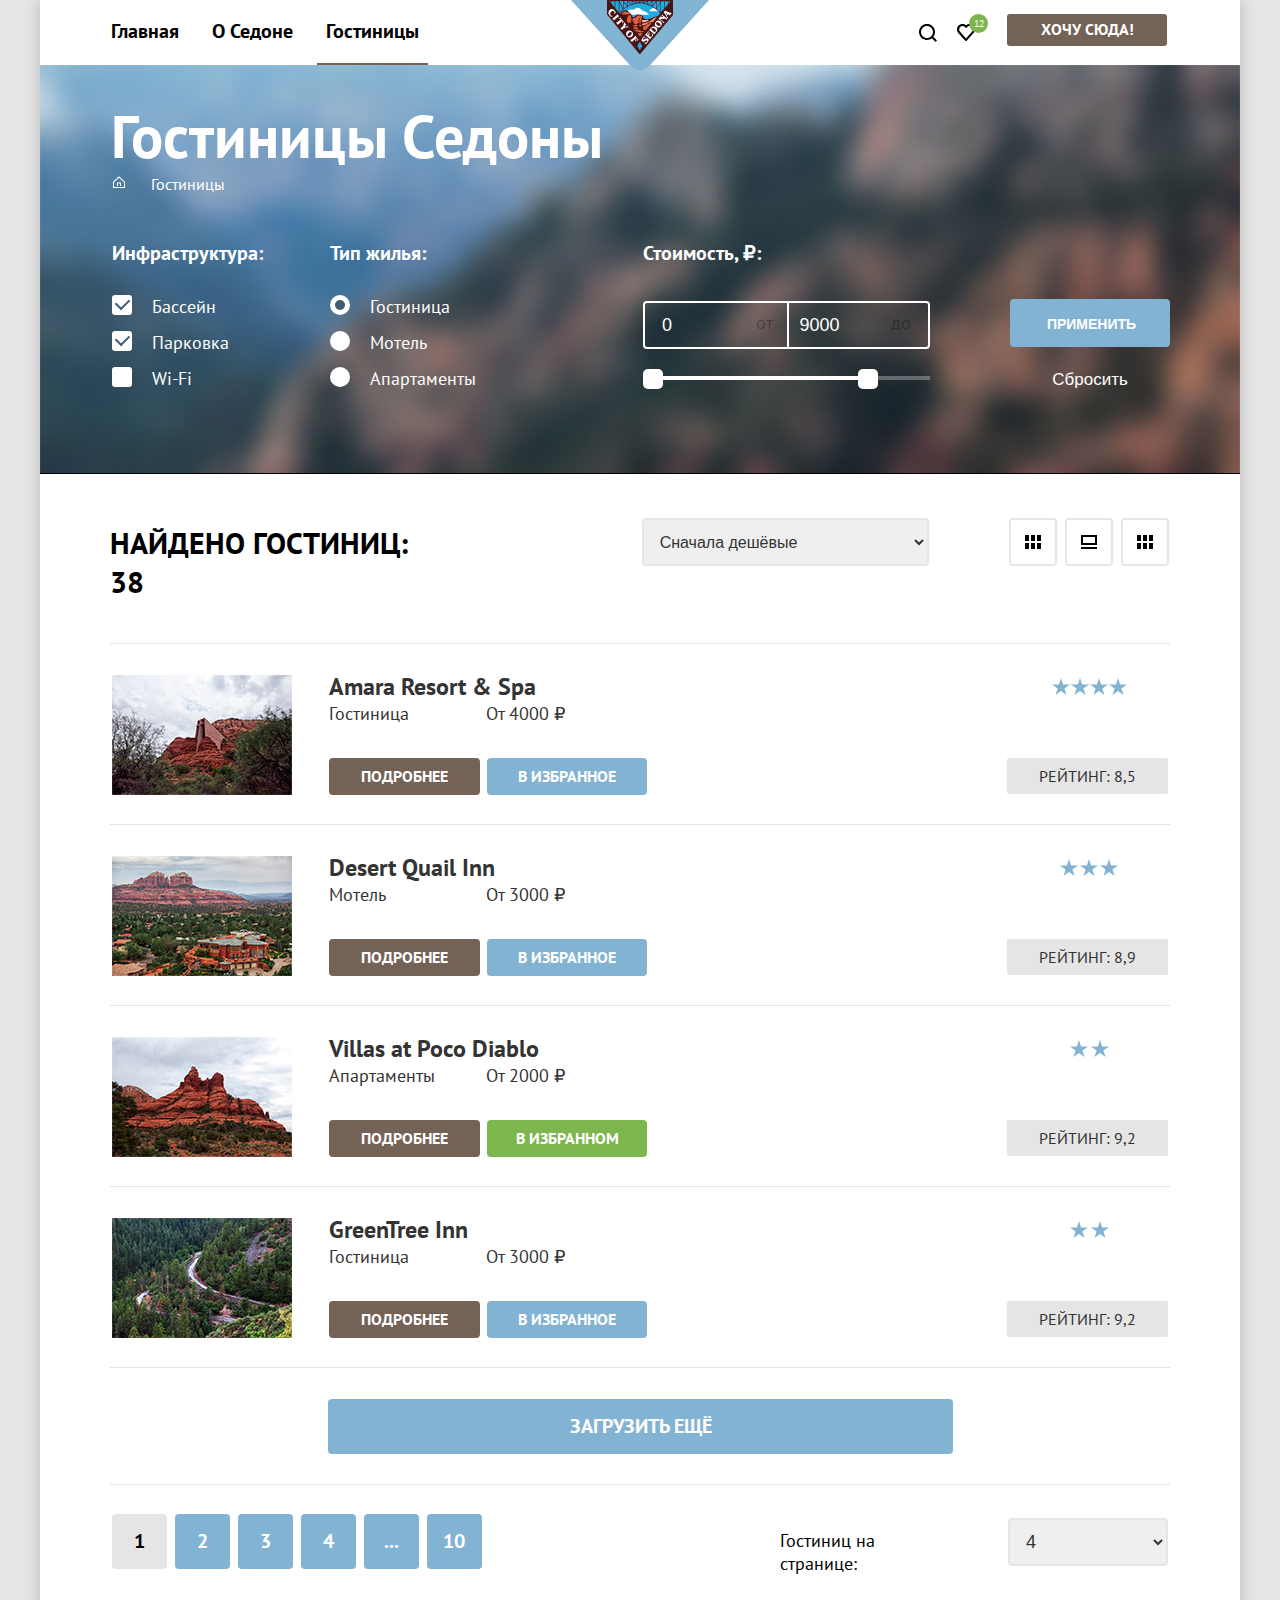
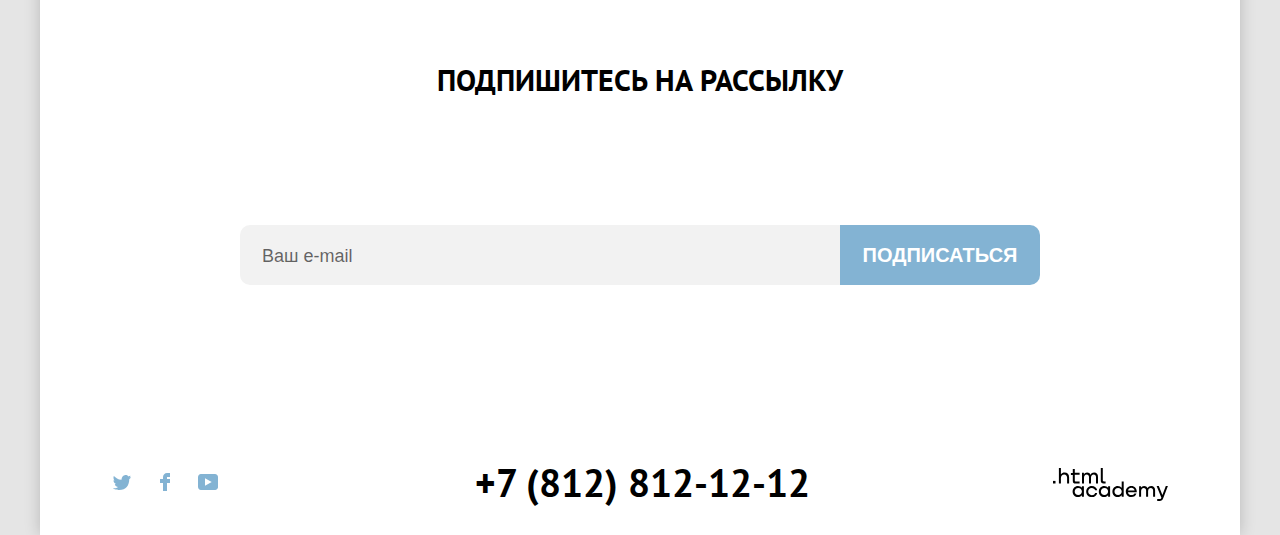
==== commit 75c5fd50: "finish" ====
--- a/catalog.html
+++ b/catalog.html
@@ -4,37 +4,66 @@
 <head>
   <meta charset="utf-8">
   <title>HTML Academy: Седона</title>
-  <link href="https://fonts.googleapis.com/css2?family=PT+Sans:wght@400;700&display=swap" rel="stylesheet">
-
+  <link rel="icon" href="favicon.ico">
+  <link rel="icon" type="image/png" sizes="32x32" href="img/favicon.png">
   <link rel="stylesheet" href="./css/style.css">
 </head>
 
 <body class="inner-page">
   <div class="main-container">
     <header class="header">
-      <a class="header-logo">
+      <a class="header-logo" href="index.html">
         <img src="./img/sedona-logo.svg" alt="Логотип сайта Седона" class="header-logo-img" width="138" height="70">
       </a>
       <nav class="main-nav">
         <ul class="site-list">
+          <li class="site-list-item">
+            <a class="site-list-link" href="index.html">Главная</a>
+          </li>
+          <li class="site-list-item">
+            <a href="#" class="site-list-link">О Седоне</a>
+          </li>
           <li class="site-list-item site-list-item--active">
-            <a href="" class="site-list-link ">Главная</a>
-          </li>
-          <li class="site-list-item">
-            <a href="" class="site-list-link">О Седоне</a>
-          </li>
-          <li class="site-list-item site-list-item--active-hotels">
-            <a href="" class="site-list-link">Гостиницы</a>
+            <a class="site-list-link">Гостиницы</a>
           </li>
         </ul>
         <ul class="main-nav-list">
           <li class="main-nav-item">
-            <a href="" class="main-nav-link search-link" aria-label="Поиск по сайту"></a>
-          </li>
-          <li class="main-nav-item">
+            <a href="#" class="main-nav-link search-link" aria-label="Поиск по сайту">
+              <svg class="search-link-svg" width="18" height="18" viewBox="0 0 18 18" fill="none" xmlns="http://www.w3.org/2000/svg">
+                <path d="M18 16.5L14.3 12.8C15.3 11.5 16 9.8 16 7.9C16 3.5 12.4 -0.1 8 -0.1C3.6 -0.1 0 3.6 0 8C0 12.4 3.6 16 8 16C9.8 16 11.5 15.4 12.9 14.3L16.6 18L18 16.5ZM8 14C4.7 14 2 11.3 2 8C2 4.7 4.7 2 8 2C11.3 2 14 4.7 14 8C14 11.3 11.3 14 8 14Z"/>
+                </svg>          
+            </a>
+          </li>
+          <li class="main-nav-item cart">
             <a href="" class="main-nav-link cart-link" aria-label="Корзина">
+              <svg class="cart-link-svg" width="18" height="17" viewBox="0 0 18 17" fill="none" xmlns="http://www.w3.org/2000/svg">
+                <path d="M8.9 17C8.6 17 8.3 16.9 8.1 16.6C2.7 10.5 1.4 9.1 1.1 8.7C0.4 7.8 0 6.6 0 5.4C0 2.4 2.4 0 5.5 0C6.8 0 8 0.5 9 1.3C10 0.5 11.3 0 12.5 0C15.5 0 18 2.4 18 5.4C18 6.7 17.5 7.9 16.7 8.8L9.7 16.7C9.5 16.9 9.3 17 8.9 17ZM2.9 7.5C3.2 7.9 6.4 11.5 9 14.4L15.2 7.4C15.7 6.9 15.9 6.2 15.9 5.4C15.9 3.6 14.4 2.1 12.6 2.1C11.6 2.1 10.6 2.6 9.9 3.4C9.6 3.7 9.3 3.8 9 3.8C8.7 3.8 8.4 3.6 8.2 3.4C7.5 2.6 6.5 2.1 5.5 2.1C3.7 2.1 2.2 3.6 2.2 5.4C2.1 6.3 2.5 7 2.9 7.5C2.8 7.5 2.8 7.5 2.9 7.5Z"/>
+                </svg>
+                
               <span class="cart-number">12</span>
             </a>
+              <div class="cart-panel">
+                <ul class="cart-list">
+                  <li class="cart-item">
+                    <a href="#" class="cart-item-link">
+                      <img src="./img/hotel-1.jpg" alt="Desert Quail Inn" class="cart-item-img" height="48" width="48">
+                      <p class="cart-item-name">Desert Quail Inn</p>
+                      <p class="cart-item-type">Мотель</p>
+                    </a>
+                    <button class="cart-item-delete" aria-label="Удалить позицию из корзины"></button>
+                  </li>
+                  <li class="cart-item">
+                    <a href="#" class="cart-item-link">
+                      <img src="./img/hotel-2.jpg" alt="Villas at Poco Diablo" class="cart-item-img" height="48" width="48">
+                      <p class="cart-item-name">Villas at Poco Diablo</p>
+                      <p class="cart-item-type">Апартаменты</p>
+                    </a>
+                    <button class="cart-item-delete" aria-label="Удалить позицию из корзины"></button>
+                  </li>
+                </ul>
+                <a href="#" class="cart-link-all">Все избранные</a>
+              </div>
           </li>
           <li class="main-nav-item">
             <a href="" class="main-nav-link sedona-link">Хочу сюда!</a>
@@ -42,7 +71,7 @@
         </ul>
       </nav>
     </header>
-    <main class="main-inner">
+    <main class="main main-inner">
       <section class="catalog-products">
         <h1 class="inner-header-title">Гостиницы Седоны</h1>
         <ul class="breadcrumbs">
@@ -328,75 +357,15 @@
             </a>
           </li>
         </ul>
-
         <a href="tel:+78128121212" class="number-link">+7 (812) 812-12-12
         </a>
-
-        <img src="./img/logo_htmlacademy.svg" alt="Ссылка html академии" class="logo-html-link" width="115" height="34">
-
-
-
-      </section>
-
-
+        <a href="#" class="logo-htmlacademy-link">
+          <img src="./img/logo_htmlacademy.svg" alt="Ссылка html академии" class="logo-html-link" width="115"
+            height="34">
+        </a>
+      </section>
     </footer>
   </div>
-<!--
-  <div class="modal-container">
-    <div class="modal modal-booking">
-      <button class="modal-close-button" aria-label="Закрыть модальное окно" type="button"></button>
-      <section class="modal-content">
-        <h2 class="modal-title">Поиск гостиницы в Седоне</h2>
-        <form class="booking-form" action="https://echo.htmlacademy.ru/" method="post">
-          <div class="booking-form-date arrival-date">
-            <label class="booking-label" for="booking-date-arrival">Дата заезда:</label>
-            <div class="booking-date-input-container">
-              <input class="booking-date-input" type="text" id="booking-date-arrival" name="booking-date-arrival"
-                placeholder="27 апреля 2020" required>
-              <button class="calendar" type="button" aria-label="Открыть календарь"></button>
-              <span class="booking-message booking-message--error">Мы не можем отправить вас в прошлое.</span>
-            </div>
-
-          </div>
-          <div class="booking-form-date departure-date">
-            <label class="booking-label" for="booking-date-departure">Дата выезда:</label>
-            <div class="booking-date-input-container">
-              <input class="booking-date-input" type="text" id="booking-date-departure" name="booking-date-departure"
-                placeholder="1 сентября 2021" required>
-              <button class="calendar" type="button" aria-label="Открыть календарь"></button>
-              <span class="booking-message">На эти даты есть свободные номера. Пока есть.</span>
-            </div>
-          </div>
-          <div class="booking-people-wrapper">
-            <div class="booking-people-container">
-              <lable class="booking-people-lable booking-label">Взрослые:</lable>
-              <div class="booking-people-input-container">
-                <button class="booking-people-minus booking-people-button">-</button>
-                <input type="text" class="booking-people-input" value="2">
-                <button class="booking-people-plus booking-people-button">+</button>
-              </div>
-            </div>
-            <div class="booking-people-container booking-people-container--children">
-              <lable class="booking-people-lable booking-label">Дети:</lable>
-              <div class="info-container">
-                <a href="#" class="info">i</a>
-                <p class="info-text">Укажите количество детей, которые будут с вами, возраст которых от 6 до 18 лет. Дети до 6 лет размещаются бесплатно.</p>
-              </div>
-              <div class="booking-people-input-container">
-                <button class="booking-people-minus booking-people-button">-</button>
-                <input type="text" class="booking-people-input" value="1">
-                <button class="booking-people-plus booking-people-button">+</button>
-              </div>
-            </div>
-          </div>
-          <div class="booking-submit">
-            <button class="booking-submit-booking" type="submit">Найти</button>
-          </div>
-        </form>
-      </section>
-    </div>
-  </div>
-  -->
 </body>
 
 </html>
--- a/css/style.css
+++ b/css/style.css
@@ -1,3 +1,19 @@
+@font-face {
+  font-family: "PT Sans";
+  font-style: normal;
+  font-weight: 700;
+  font-display: swap;
+  src: url("../fonts/ptsans-700.woff2") format("woff2");
+}
+
+@font-face {
+  font-family: "PT Sans";
+  font-style: normal;
+  font-weight: 400;
+  font-display: swap;
+  src: url("../fonts/ptsans-400.woff2") format("woff2");
+}
+
 body{
   background: #e5e5e5;
   font-family: "PT Sans", "Arial", sans-serif;
@@ -7,14 +23,22 @@
   color: #333333;
   padding: 0;
   margin: 0;
+  height: 100vh;
 }
 
 a {
   text-decoration: none;
 }
 
-.visually-hidden{
-  display: none;
+.visually-hidden {
+  position: absolute;
+  width: 1px;
+  height: 1px;
+  margin: -1px;
+  padding: 0;
+  border: 0;
+  clip: rect(0 0 0 0);
+  overflow: hidden;
 }
 
 :root{
@@ -38,32 +62,36 @@
   --grey-blue: #3F5E72;
 }
 
-.main-container{
+.main-container {
   width: 1200px;
   margin: 0 auto;
-  background: #ffffff;
+  background: var(--white);
   box-shadow: 0 0 15px rgba(0, 0, 0, 0.2);
-}
-
-.header{
+  min-height: 100%;
+  display: flex;
+  flex-direction: column;
+}
+
+.header {
   position: relative;
-}
-
-.header-logo{
+  z-index: 10;
+}
+
+.header-logo {
   position: absolute;
   top: 0;
   left: 531px;
 }
 
-.main-nav{
-  width: 1058px;
+.main-nav {
+  width: 1076px;
   margin: 0 auto;
-  grid-template-columns: 443px 436px;
+  grid-template-columns: 443px 447px;
   display: grid;
   grid-column-gap: 175px;
 }
 
-.site-list{
+.site-list {
   padding: 0;
   margin: 0;
   list-style: none;
@@ -71,93 +99,142 @@
   flex-wrap: wrap;
 }
 
-.site-list-item{
-  margin-right: 33px;
+.site-list-item {
+  margin-right: 15px;
   padding-top: 12px;
   padding-bottom: 15px;
 }
 
-.site-list-item--active{
-  border-bottom: 2px solid #756257;
-}
-
-.inner-page .site-list-item--active{
-  border-bottom: none;
-}
-
-.inner-page .site-list-item--active-hotels{
-  border-bottom: 2px solid #756257;
-}
-
-
-.site-list-link{
+.site-list-item--active {
+  border-bottom: 2px solid var(--brown);
+}
+
+.site-list-link {
   font-weight: 700;
   font-size: 20px;
   line-height: 26px;
-  color: #000000;
+  color: var(--black);
   text-decoration: none;
-}
-
-:focus{
-  border: 3px solid #83B3D3;
+  padding: 3px 0 5px;
+  margin: 0 6px;
+  border-radius: 7px;
+  border: 3px solid transparent;
+}
+
+.site-list-link:hover {
+  color: var(--brown);
+}
+
+.site-list-link:focus {
+  border-color:var(--blue);
+  outline: none;
+}
+
+.site-list-link:active {
+  border-color: transparent;
+  opacity: 0.3;
+}
+
+.main-nav-list {
+  padding: 0;
+  margin: 0;
+  list-style: none;
+  display: flex;
+  flex-wrap: wrap;
+  justify-content: flex-end;
+}
+
+.main-nav-item {
+  padding-top: 9px;
+  margin-left: 21px;
+  padding-bottom: 10px;
+}
+
+.search-link {
+  display: block;
+  width: 38px;
+  height: 37px;
+  position: relative;
+  margin-top: 5px;
+  border: 3px solid transparent;
+  border-radius: 8px;
+  box-sizing: border-box;
+}
+
+.search-link-svg{
+  fill: var(--black);
+  position: absolute;
+  left: 6px;
+  top: 7px;
+}
+
+.search-link:hover .search-link-svg{
+  fill: var(--brown);
+}
+
+.search-link:focus {
+  border-color: var(--blue);
+  outline: none;
+}
+
+.search-link:focus .search-link-svg{
+  fill: var(--brown);
+}
+
+.search-link:active {
+  border-color: transparent;
+  outline: none;
+  opacity: 0.3;
+}
+
+.search-link:active .search-link-svg{
+  fill: var(--brown);
+}
+
+.cart-link {
+  display: block;
+  width: 38px;
+  height: 37px;
+  position: relative;
+  margin-top: 5px;
+  border: 3px solid transparent;
+  border-radius: 8px;
+  box-sizing: border-box;
+}
+
+.cart-link-svg {
+  position: absolute;
+  width: 18px;
+  height: 17px;
+  top: 7px;
+  left: 6px;
+  fill: var(--black);
+}
+
+.cart-link:hover .cart-link-svg{
+  fill: var(--brown);
+}
+
+.cart-link:focus {
+  border: 3px solid var(--blue);
   border-radius: 10px;
   outline: none;
 }
 
-.main-nav-list{
-  padding: 0;
-  margin: 0;
-  list-style: none;
-  display: flex;
-  flex-wrap: wrap;
-  justify-content: flex-end;
-}
-
-.main-nav-item{
-  margin-top: 9px;
-  margin-left: 17px;
-  margin-bottom: 10px;
-}
-
-.search-link{
-  display: block;
-  width: 22px;
-  height: 18px;
-  background: url("../img/search.svg") no-repeat 0 0;
-  margin-top: 15px;
-}
-
-.search-link:focus{
-  border: 3px solid #83B3D3;
-  border-radius: 10px;
-  outline: none;
-}
-
-.cart-link{
-  display: block;
-  width: 31px;
-  height: 27px;
-  position: relative;
-  margin-top: 5px;
-}
-
-.cart-link::before{
-  content: "";
-  position: absolute;
-  width: 18px;
-  height: 17px;
-  bottom: 0;
-  left: 0;
-  background: url("../img/like.svg") no-repeat 0 0;
-}
-
-.cart-link:focus{
-  border: 3px solid #83B3D3;
-  border-radius: 10px;
-  outline: none;
-}
-
-.cart-number{
+.cart-link:focus .cart-link-svg{
+  fill: var(--brown);
+}
+
+.cart-link:active{
+  border-color: transparent;
+  opacity: 0.3;
+}
+
+.cart-link:active .cart-link-svg{
+  fill: var(--brown);
+}
+
+.cart-number {
   font-size: 10px;
   display: block;
   position: absolute;
@@ -167,13 +244,194 @@
   height: 19px;
   min-width: 19px;
   text-align: center;
-  right: 0;
-  top: 0;
+  right: -5px;
+  top: -3px;
   border-radius: 50%;
   line-height: 19px;
 }
 
-.sedona-link{
+.cart {
+  position: relative;
+  margin-left: 0;
+}
+
+.cart-panel {
+  width: 398px;
+  position: absolute;
+  background: var(--white);
+  border: 1px solid var(--grey-dark);
+  box-shadow: 0px 25px 50px rgba(0, 0, 0, 0.15);
+  border-radius: 20px;
+  left: 8px;
+  top: 53px;
+  transform: translateX(-50%);
+  padding-top: 14px;
+  display: none;
+}
+
+.cart:hover .cart-panel{
+  display: block;
+}
+
+.cart:focus-within .cart-panel{
+  display: block;
+}
+
+.cart-panel::before{
+  content: "";
+  position: absolute;
+  width: 12px;
+  height: 12px;
+  left: 50%;
+  top: -6px;
+  border-top: 1px solid var(--grey-dark);
+  border-left: 1px solid var(--grey-dark);
+  transform: rotate(45deg);
+  background-color: var(--white);
+  margin-left: -8px;
+}
+
+.cart-list {
+  padding: 0 14px 0 15px;
+  margin: 0 auto 18px;
+  list-style: none;
+}
+
+.cart-item {
+  position: relative;
+  margin-bottom: 7px;
+  min-height: 48px;
+}
+
+.cart-item:last-child {
+  margin-bottom: 0;
+}
+
+.cart-item-link {
+  padding: 7px 7px 10px 73px;
+  position: relative;
+  display: inline-block;
+  vertical-align: top;
+  border: 3px solid transparent;
+  border-radius: 10px;
+}
+
+.cart-item-link:hover{
+  opacity: 0.6;
+}
+
+.cart-item-link:focus{
+  border-color: var(--blue);
+  opacity: 1;
+  outline: none;
+}
+
+.cart-item-link:active{
+  border-color: transparent;
+  opacity: 0.3;
+}
+
+.cart-item-img {
+  width: 48px;
+  height: 48px;
+  position: absolute;
+  top: 6px;
+  left: 7px;
+  border-radius: 50%;
+}
+
+.cart-item-name {
+  padding: 0;
+  margin: 0;
+  font-size: 18px;
+  line-height: 25px;
+  color: var(--black);
+  font-weight: 700;
+}
+
+.cart-item-type {
+  padding: 0;
+  margin: 0;
+  font-size: 16px;
+  color: var(--dark);
+  line-height: 18px;
+}
+
+.cart-item-delete {
+  position: absolute;
+  right: 0;
+  top: 7px;
+  width: 36px;
+  height: 36px;
+  display: flex;
+  justify-content: center;
+  align-items: center;
+  border: 3px solid transparent;
+  background: none;
+  cursor: pointer;
+  border-radius: 8px;
+}
+
+.cart-item-delete::after {
+  content: "";
+  width: 16px;
+  height: 16px;
+  display: block;
+  background: url("../img/delete.svg") no-repeat top left;
+  background-size: cover;
+  opacity: 0.2;
+}
+
+.cart-item-delete:hover::after{
+  opacity: 1;
+}
+
+.cart-item-delete:focus{
+  border-color: var(--blue);
+  opacity: 1;
+  outline: none;
+}
+
+.cart-item-delete:active{
+  border-color: transparent;
+  opacity: 0.1;
+}
+
+.cart-link-all {
+  text-align: center;
+  text-transform: uppercase;
+  color: var(--white);
+  display: block;
+  background: var(--brown);
+  width: calc(100% + 2px);
+  margin-left: -1px;
+  border-bottom-left-radius: 20px;
+  border-bottom-right-radius: 20px;
+  margin-bottom: -1px;
+  font-size: 16px;
+  font-weight: 700;
+  line-height: 21px;
+  box-sizing: border-box;
+  padding: 17px 10px;
+  border: 3px solid var(--brown);
+}
+
+.cart-link-all:hover{
+  background-color: var(--dark-brown);
+  border-color: var(--dark-brown);
+}
+
+.cart-link-all:focus{
+  border-color: var(--blue);
+  outline: none;
+}
+
+.cart-link-all:active{
+  border-color: var(--dark-brown);
+  color: rgba(255, 255, 255, 0.3);
+}
+
+.sedona-link {
   display: inline-block;
   background: var(--brown);
   min-width: 160px;
@@ -189,16 +447,20 @@
   text-transform: uppercase;
 }
 
-.sedona-link:hover{
+.sedona-link:hover {
   background: var(--dark-brown);
 }
 
-.sedona-link:focus{
+.sedona-link:focus {
   border: 3px solid #83B3D3;
   outline: none;
 }
 
-.welcome{
+.main {
+  flex-grow: 1;
+}
+
+.welcome {
   min-height: 485px;
   background: #000000 url("../img/sedona-background.jpeg") no-repeat top center;
   padding-top: 51px;
@@ -207,7 +469,7 @@
   margin-bottom: 61px;
 }
 
-.welcome::after{
+.welcome::after {
   content: "";
   display: block;
   width: 100%;
@@ -218,7 +480,7 @@
   background: url("../img/divider.svg") no-repeat center bottom;
 }
 
-.welcome-img{
+.welcome-img {
   margin: 0 auto;
   display: block;
   width: 458px;
@@ -336,7 +598,6 @@
   color: white;
 }
 
-
 .recomendations{
   display: flex;
   justify-content: flex-start;
@@ -364,7 +625,7 @@
   left: 50%;
   top: 89px;
   transform: translateX(-50%);
-  background: red;
+  background: transparent;
 }
 
 .appartments-item::before{
@@ -624,7 +885,7 @@
 
 .subscribe-submit:focus{
   background: var(--dark-blue);
-  border: 3px solid #756257;
+  border: 3px solid var(--brown);
   border-radius: 0px 10px 10px 0px;
   outline: none;
 }
@@ -720,6 +981,11 @@
   box-sizing: border-box;
   border-radius: 10px;
   border: none;
+}
+
+.logo-htmlacademy-link{
+  margin-top: 43px;
+  margin-right: 10px;
 }
 
 .number-link:hover{
@@ -1417,8 +1683,7 @@
 
 .hotel-level-stars{
   height: 17px;
-  background-image: url(../img/star.svg);
-  background-repeat: repeat space;
+  background: url(../img/star.svg) space top left;
   position: absolute;
   top: 34px;
   left: 50%;
@@ -1592,7 +1857,13 @@
   width: 100%;
   height: 100%;
   background-color: rgba(0, 0, 0, 0.3);
-}
+  display: none;
+  z-index: 100;
+}
+
+/* .modal--show {
+  display: block;
+} */
 
 .modal{
   position: fixed;
@@ -1608,7 +1879,10 @@
   box-sizing: border-box;
 }
 
-
+.modal--show {
+  animation: bounce 1s;
+  display: block;
+}
 
 .modal-close-button{
   display: flex;
@@ -1869,3 +2143,21 @@
 .booking-submit-booking:focus {
   border: 3px solid var(--brown);
 }
+
+@keyframes bounce {
+  0% {
+    transform: translateY(-500px);
+  }
+
+  70% {
+    transform: translateY(30px);
+  }
+
+  90% {
+    transform: translateY(-10px);
+  }
+
+  100% {
+    transform: translateY(0);
+  }
+}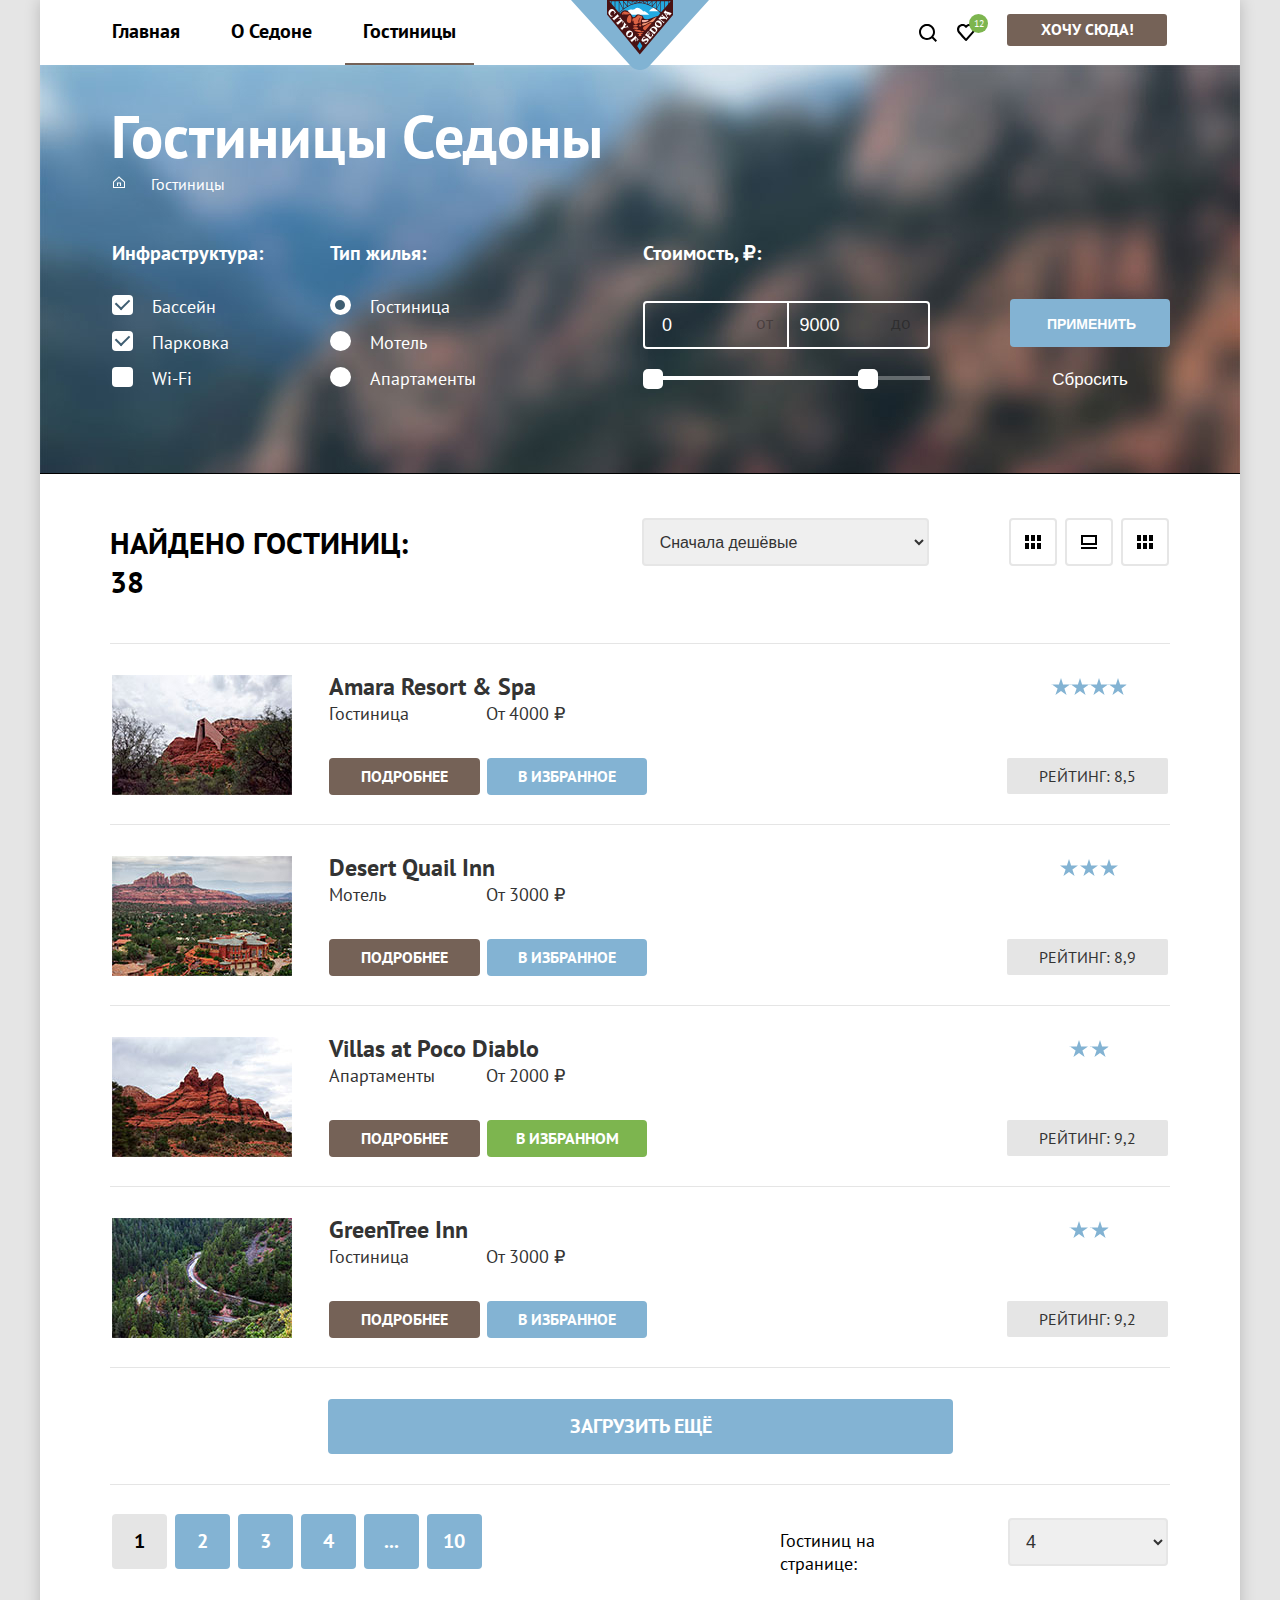
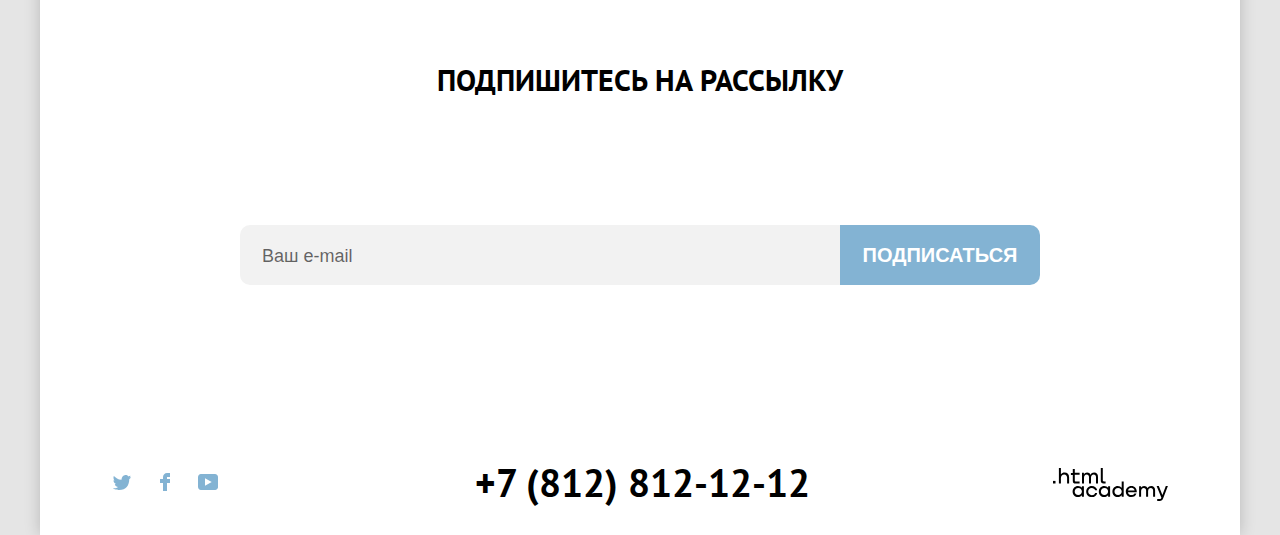
==== commit 8cd94a85: "final2" ====
--- a/catalog.html
+++ b/catalog.html
@@ -13,7 +13,7 @@
   <div class="main-container">
     <header class="header">
       <a class="header-logo" href="index.html">
-        <img src="./img/sedona-logo.svg" alt="Логотип сайта Седона" class="header-logo-img" width="138" height="70">
+        <img src="./img/sedona-logo.svg" alt="Логотип сайта Седона." class="header-logo-img" width="138" height="70">
       </a>
       <nav class="main-nav">
         <ul class="site-list">
@@ -30,40 +30,45 @@
         <ul class="main-nav-list">
           <li class="main-nav-item">
             <a href="#" class="main-nav-link search-link" aria-label="Поиск по сайту">
-              <svg class="search-link-svg" width="18" height="18" viewBox="0 0 18 18" fill="none" xmlns="http://www.w3.org/2000/svg">
-                <path d="M18 16.5L14.3 12.8C15.3 11.5 16 9.8 16 7.9C16 3.5 12.4 -0.1 8 -0.1C3.6 -0.1 0 3.6 0 8C0 12.4 3.6 16 8 16C9.8 16 11.5 15.4 12.9 14.3L16.6 18L18 16.5ZM8 14C4.7 14 2 11.3 2 8C2 4.7 4.7 2 8 2C11.3 2 14 4.7 14 8C14 11.3 11.3 14 8 14Z"/>
-                </svg>          
+              <svg class="search-link-svg" width="18" height="18" viewBox="0 0 18 18" fill="none"
+                xmlns="http://www.w3.org/2000/svg">
+                <path
+                  d="M18 16.5L14.3 12.8C15.3 11.5 16 9.8 16 7.9C16 3.5 12.4 -0.1 8 -0.1C3.6 -0.1 0 3.6 0 8C0 12.4 3.6 16 8 16C9.8 16 11.5 15.4 12.9 14.3L16.6 18L18 16.5ZM8 14C4.7 14 2 11.3 2 8C2 4.7 4.7 2 8 2C11.3 2 14 4.7 14 8C14 11.3 11.3 14 8 14Z" />
+              </svg>
             </a>
           </li>
           <li class="main-nav-item cart">
             <a href="" class="main-nav-link cart-link" aria-label="Корзина">
-              <svg class="cart-link-svg" width="18" height="17" viewBox="0 0 18 17" fill="none" xmlns="http://www.w3.org/2000/svg">
-                <path d="M8.9 17C8.6 17 8.3 16.9 8.1 16.6C2.7 10.5 1.4 9.1 1.1 8.7C0.4 7.8 0 6.6 0 5.4C0 2.4 2.4 0 5.5 0C6.8 0 8 0.5 9 1.3C10 0.5 11.3 0 12.5 0C15.5 0 18 2.4 18 5.4C18 6.7 17.5 7.9 16.7 8.8L9.7 16.7C9.5 16.9 9.3 17 8.9 17ZM2.9 7.5C3.2 7.9 6.4 11.5 9 14.4L15.2 7.4C15.7 6.9 15.9 6.2 15.9 5.4C15.9 3.6 14.4 2.1 12.6 2.1C11.6 2.1 10.6 2.6 9.9 3.4C9.6 3.7 9.3 3.8 9 3.8C8.7 3.8 8.4 3.6 8.2 3.4C7.5 2.6 6.5 2.1 5.5 2.1C3.7 2.1 2.2 3.6 2.2 5.4C2.1 6.3 2.5 7 2.9 7.5C2.8 7.5 2.8 7.5 2.9 7.5Z"/>
-                </svg>
-                
+              <svg class="cart-link-svg" width="18" height="17" viewBox="0 0 18 17" fill="none"
+                xmlns="http://www.w3.org/2000/svg">
+                <path
+                  d="M8.9 17C8.6 17 8.3 16.9 8.1 16.6C2.7 10.5 1.4 9.1 1.1 8.7C0.4 7.8 0 6.6 0 5.4C0 2.4 2.4 0 5.5 0C6.8 0 8 0.5 9 1.3C10 0.5 11.3 0 12.5 0C15.5 0 18 2.4 18 5.4C18 6.7 17.5 7.9 16.7 8.8L9.7 16.7C9.5 16.9 9.3 17 8.9 17ZM2.9 7.5C3.2 7.9 6.4 11.5 9 14.4L15.2 7.4C15.7 6.9 15.9 6.2 15.9 5.4C15.9 3.6 14.4 2.1 12.6 2.1C11.6 2.1 10.6 2.6 9.9 3.4C9.6 3.7 9.3 3.8 9 3.8C8.7 3.8 8.4 3.6 8.2 3.4C7.5 2.6 6.5 2.1 5.5 2.1C3.7 2.1 2.2 3.6 2.2 5.4C2.1 6.3 2.5 7 2.9 7.5C2.8 7.5 2.8 7.5 2.9 7.5Z" />
+              </svg>
+
               <span class="cart-number">12</span>
             </a>
-              <div class="cart-panel">
-                <ul class="cart-list">
-                  <li class="cart-item">
-                    <a href="#" class="cart-item-link">
-                      <img src="./img/hotel-1.jpg" alt="Desert Quail Inn" class="cart-item-img" height="48" width="48">
-                      <p class="cart-item-name">Desert Quail Inn</p>
-                      <p class="cart-item-type">Мотель</p>
-                    </a>
-                    <button class="cart-item-delete" aria-label="Удалить позицию из корзины"></button>
-                  </li>
-                  <li class="cart-item">
-                    <a href="#" class="cart-item-link">
-                      <img src="./img/hotel-2.jpg" alt="Villas at Poco Diablo" class="cart-item-img" height="48" width="48">
-                      <p class="cart-item-name">Villas at Poco Diablo</p>
-                      <p class="cart-item-type">Апартаменты</p>
-                    </a>
-                    <button class="cart-item-delete" aria-label="Удалить позицию из корзины"></button>
-                  </li>
-                </ul>
-                <a href="#" class="cart-link-all">Все избранные</a>
-              </div>
+            <div class="cart-panel">
+              <ul class="cart-list">
+                <li class="cart-item">
+                  <a href="#" class="cart-item-link">
+                    <img src="./img/hotel-1.jpg" alt="Desert Quail Inn." class="cart-item-img" height="48" width="48">
+                    <p class="cart-item-name">Desert Quail Inn</p>
+                    <p class="cart-item-type">Мотель</p>
+                  </a>
+                  <button class="cart-item-delete" aria-label="Удалить позицию из корзины"></button>
+                </li>
+                <li class="cart-item">
+                  <a href="#" class="cart-item-link">
+                    <img src="./img/hotel-2.jpg" alt="Villas at Poco Diablo." class="cart-item-img" height="48"
+                      width="48">
+                    <p class="cart-item-name">Villas at Poco Diablo</p>
+                    <p class="cart-item-type">Апартаменты</p>
+                  </a>
+                  <button class="cart-item-delete" aria-label="Удалить позицию из корзины"></button>
+                </li>
+              </ul>
+              <a href="#" class="cart-link-all">Все избранные</a>
+            </div>
           </li>
           <li class="main-nav-item">
             <a href="" class="main-nav-link sedona-link">Хочу сюда!</a>
@@ -139,8 +144,8 @@
               <div class="range-container">
                 <div class="range-scale"></div>
                 <div class="range"></div>
-                <a href="" class="range-handle range-handle--min" aria-label="Изменить минимальную стоимость"></a>
-                <a href="" class="range-handle range-handle--max" aria-label="Изменить максимальную стоимость"></a>
+                <button type="button" class="range-handle range-handle--min" aria-label="Изменить минимальную стоимость"></button>
+                <button type="button" class="range-handle range-handle--max" aria-label="Изменить максимальную стоимость"></button>
               </div>
             </fieldset>
             <fieldset class="catalog-filter-submit-reset">
@@ -152,7 +157,7 @@
       </section>
       <section class="sorting">
         <h2 class="sorting-title">Найдено гостиниц: 38</h2>
-        <form class="sorting-type">
+        <form action="https://echo.htmlacademy.ru" class="sorting-type">
           <label class="visually-hidden" for="sorting">Сортировка</label>
           <select class="select-control" id="sorting" name="sorting">
             <option value="popular">Сначала дешёвые</option>
@@ -162,13 +167,13 @@
         </form>
         <ul class="sorting-list">
           <li class="sorting-item">
-            <a href="" class="sorting-link sorting-link--table" aria-label="Показать в виде таблицы"></a>
+            <button type="button" class="sorting-link sorting-link--table" aria-label="Показать в виде таблицы"></button>
           </li>
           <li class="sorting-item">
-            <a href="" class="sorting-link sorting-link--full" aria-label="Развернуть на весь экран"></a>
+            <button type="button" class="sorting-link sorting-link--full" aria-label="Развернуть на весь экран"></button>
           </li>
           <li class="sorting-item">
-            <a href="" class="sorting-link sorting-link--list" aria-label="Показать в виде списка"></a>
+            <button type="button" class="sorting-link sorting-link--list" aria-label="Показать в виде списка"></button>
           </li>
         </ul>
       </section>
@@ -177,7 +182,7 @@
         <ul class="hotels-list">
           <li class="hotels-item">
             <a href="" class="hotel-img-link">
-              <img class="hotel-img" src="./img/hotel-amara.jpeg" alt="Amara Resort & Spa" width="180" height="120">
+              <img class="hotel-img" src="./img/hotel-amara.jpeg" alt="Amara Resort & Spa." width="180" height="120">
             </a>
             <div class="hotel-container">
               <h3 class="hotel-name">Amara Resort & Spa</h3>
@@ -197,7 +202,7 @@
           </li>
           <li class="hotels-item">
             <a href="" class="hotel-img-link">
-              <img class="hotel-img" src="./img/hotel-desert.jpeg" alt="Desert Quail Inn" width="180" height="120">
+              <img class="hotel-img" src="./img/hotel-desert.jpeg" alt="Desert Quail Inn." width="180" height="120">
             </a>
             <div class="hotel-container">
               <h3 class="hotel-name">Desert Quail Inn</h3>
@@ -209,14 +214,15 @@
                 <a href="" class="hotel-link hotel-card-link">Подробнее</a>
                 <a href="" class="hotel-liked hotel-card-link">В избранное</a>
               </div>
-              <div class="hotel-rate-container">
-                <div class="hotel-level-stars hotel-level-stars--3"></div>
-                <div class="hotel-rating">Рейтинг: 8,9</div>
-              </div>
+            </div>
+            <div class="hotel-rate-container">
+              <div class="hotel-level-stars hotel-level-stars--3"></div>
+              <div class="hotel-rating">Рейтинг: 8,9</div>
+            </div>
           </li>
           <li class="hotels-item">
             <a href="" class="hotel-img-link">
-              <img class="hotel-img" src="./img/hotel-villas.jpeg" alt="Villas at Poco Diablo">
+              <img class="hotel-img" src="./img/hotel-villas.jpeg" alt="Villas at Poco Diablo." width="180" height="120">
             </a>
             <div class="hotel-container">
               <h3 class="hotel-name">Villas at Poco Diablo</h3>
@@ -236,24 +242,23 @@
           </li>
           <li class="hotels-item">
             <a href="" class="hotel-img-link">
-              <img class="hotel-img" src="./img/hotel-green.jpeg" alt="GreenTree Inn">
+              <img class="hotel-img" src="./img/hotel-green.jpeg" alt="GreenTree Inn." width="180" height="120">
             </a>
             <div class="hotel-container">
-              <h3 class="hotel-name"></h3>
-              <div class="hotel-container">
-                <h3 class="hotel-name">GreenTree Inn</h3>
-                <div class="hotel-type-container">
-                  <div class="hotel-type">Гостиница</div>
-                  <div class="hotel-price">От 3000 ₽</div>
-                </div>
-                <div class="hotel-links-container">
-                  <a href="" class="hotel-link hotel-card-link">Подробнее</a>
-                  <a href="" class="hotel-liked hotel-card-link">В избранное</a>
-                </div>
-                <div class="hotel-rate-container">
-                  <div class="hotel-level-stars hotel-level-stars--2"></div>
-                  <div class="hotel-rating">Рейтинг: 9,2</div>
-                </div>
+              <h3 class="hotel-name">GreenTree Inn</h3>
+              <div class="hotel-type-container">
+                <div class="hotel-type">Гостиница</div>
+                <div class="hotel-price">От 3000 ₽</div>
+              </div>
+              <div class="hotel-links-container">
+                <a href="" class="hotel-link hotel-card-link">Подробнее</a>
+                <a href="" class="hotel-liked hotel-card-link">В избранное</a>
+              </div>
+            </div>
+            <div class="hotel-rate-container">
+              <div class="hotel-level-stars hotel-level-stars--2"></div>
+              <div class="hotel-rating">Рейтинг: 9,2</div>
+            </div>
           </li>
         </ul>
         <div class="hotel-loading">
@@ -286,7 +291,7 @@
         </div>
         <div class="sorting-page">
           <h2 class="sorting-page-title">Гостиниц на странице:</h2>
-          <form class="sorting-page-type">
+          <form action="https://echo.htmlacademy.ru" class="sorting-page-type">
             <label class="visually-hidden" for="sorting-page">Сортировка страниц</label>
             <select class="select-page-control" id="sorting-page" name="sorting-page">
               <option value="four-page">4</option>
@@ -310,7 +315,7 @@
           <form action="https://echo.htmlacademy.ru">
             <div class="subscribe-form-container">
               <div class="subscribe-input-container">
-                <label for="" class="visually-hidden">
+                <label for="subscribe-input" class="visually-hidden">
                   Введите ваш e-mail
                 </label>
                 <input name="e-mail" type="email" id="subscribe-input" class="subscribe-input" placeholder="Ваш e-mail"
@@ -324,6 +329,7 @@
         </div>
       </section>
       <section class="network">
+        <h2 class="visually-hidden">Ссылки на соцсети</h2>
         <ul class="network-list">
           <li class="network-item">
             <a href="" class="network-link twitter-link" aria-label="Ссылка twitter">
@@ -360,7 +366,7 @@
         <a href="tel:+78128121212" class="number-link">+7 (812) 812-12-12
         </a>
         <a href="#" class="logo-htmlacademy-link">
-          <img src="./img/logo_htmlacademy.svg" alt="Ссылка html академии" class="logo-html-link" width="115"
+          <img src="./img/logo_htmlacademy.svg" alt="Ссылка html академии." class="logo-html-link" width="115"
             height="34">
         </a>
       </section>
--- a/css/style.css
+++ b/css/style.css
@@ -24,10 +24,6 @@
   padding: 0;
   margin: 0;
   height: 100vh;
-}
-
-a {
-  text-decoration: none;
 }
 
 .visually-hidden {
@@ -93,7 +89,7 @@
 
 .site-list {
   padding: 0;
-  margin: 0;
+  margin: 0 0 0 -8px;
   list-style: none;
   display: flex;
   flex-wrap: wrap;
@@ -115,9 +111,9 @@
   line-height: 26px;
   color: var(--black);
   text-decoration: none;
-  padding: 3px 0 5px;
+  padding: 3px 9px 5px;
   margin: 0 6px;
-  border-radius: 7px;
+  border-radius: 10px;
   border: 3px solid transparent;
 }
 
@@ -314,6 +310,7 @@
   vertical-align: top;
   border: 3px solid transparent;
   border-radius: 10px;
+  text-decoration: none;
 }
 
 .cart-item-link:hover{
@@ -347,6 +344,7 @@
   line-height: 25px;
   color: var(--black);
   font-weight: 700;
+  text-decoration: none;
 }
 
 .cart-item-type {
@@ -355,6 +353,7 @@
   font-size: 16px;
   color: var(--dark);
   line-height: 18px;
+  text-decoration: none;
 }
 
 .cart-item-delete {
@@ -414,6 +413,7 @@
   box-sizing: border-box;
   padding: 17px 10px;
   border: 3px solid var(--brown);
+  text-decoration: none;
 }
 
 .cart-link-all:hover{
@@ -1074,6 +1074,7 @@
   color: var(--white);
   border: 3px solid transparent;
   cursor: pointer;
+  text-decoration: none;
 }
 
 .breadcrumbs-link:hover{
@@ -1141,14 +1142,15 @@
 
 .checkbox-label::before{
   content: "";
-  width: 20px;
-  height: 20px;
-  border-radius: 3px;
+  width: 15px;
+  height: 14px;
+  border-radius: 4px;
   background: var(--white);
   display: block;
   position: absolute;
   left: 0;
   top: 0;
+  border: 3px solid transparent;
 }
 
 .checkbox-label::after{
@@ -1168,13 +1170,16 @@
   display: block;
 }
 
-.checkbox-label::before:hover{
+.checkbox-label:hover::before{
   background: rgba(255, 255, 255, 0.6);
 }
 
-.checkbox-label::before:focus{
+
+
+.checkbox-input:focus + .checkbox-label::before{
   border-color: var(--blue);
   outline: none;
+  background: rgba(255, 255, 255, 0.6);
 }
 
 
@@ -1192,14 +1197,15 @@
 
 .radio-label::before{
   content: "";
-  width: 20px;
-  height: 20px;
+  width: 15px;
+  height: 14px;
   border-radius: 50%;
   background: var(--white);
   display: block;
   position: absolute;
   left: 0;
   top: 0;
+  border: 3px solid transparent;
 }
 
 .radio-label::after{
@@ -1218,6 +1224,18 @@
 .radio-input:checked + .radio-label::after{
   display: block;
 }
+
+.radio-label:hover::before {
+  background: rgba(255, 255, 255, 0.6);
+}
+
+.radio-input:focus + .radio-label::before {
+  border-color: var(--blue);
+  outline: none;
+  background: rgba(255, 255, 255, 0.6);
+}
+
+
 
 .min-max-container{
   border: 2px solid var(--white);
@@ -1342,6 +1360,8 @@
   position: absolute;
   top: 0;
   left: 0;
+  border: none;
+  cursor: pointer;
 }
 
 .range-handle--min{
@@ -1480,6 +1500,7 @@
   border: 2px solid #E6E6E6;
   box-sizing: border-box;
   border-radius: 4px;
+  background: transparent;
 }
 
 .sorting-link::before{
@@ -1753,6 +1774,7 @@
   box-sizing: border-box;
   padding-top: 14px;
   border-radius: 4px;
+  text-decoration: none;
 }
 
 .pagination-sorting-page{
@@ -2160,4 +2182,4 @@
   100% {
     transform: translateY(0);
   }
-}+}
